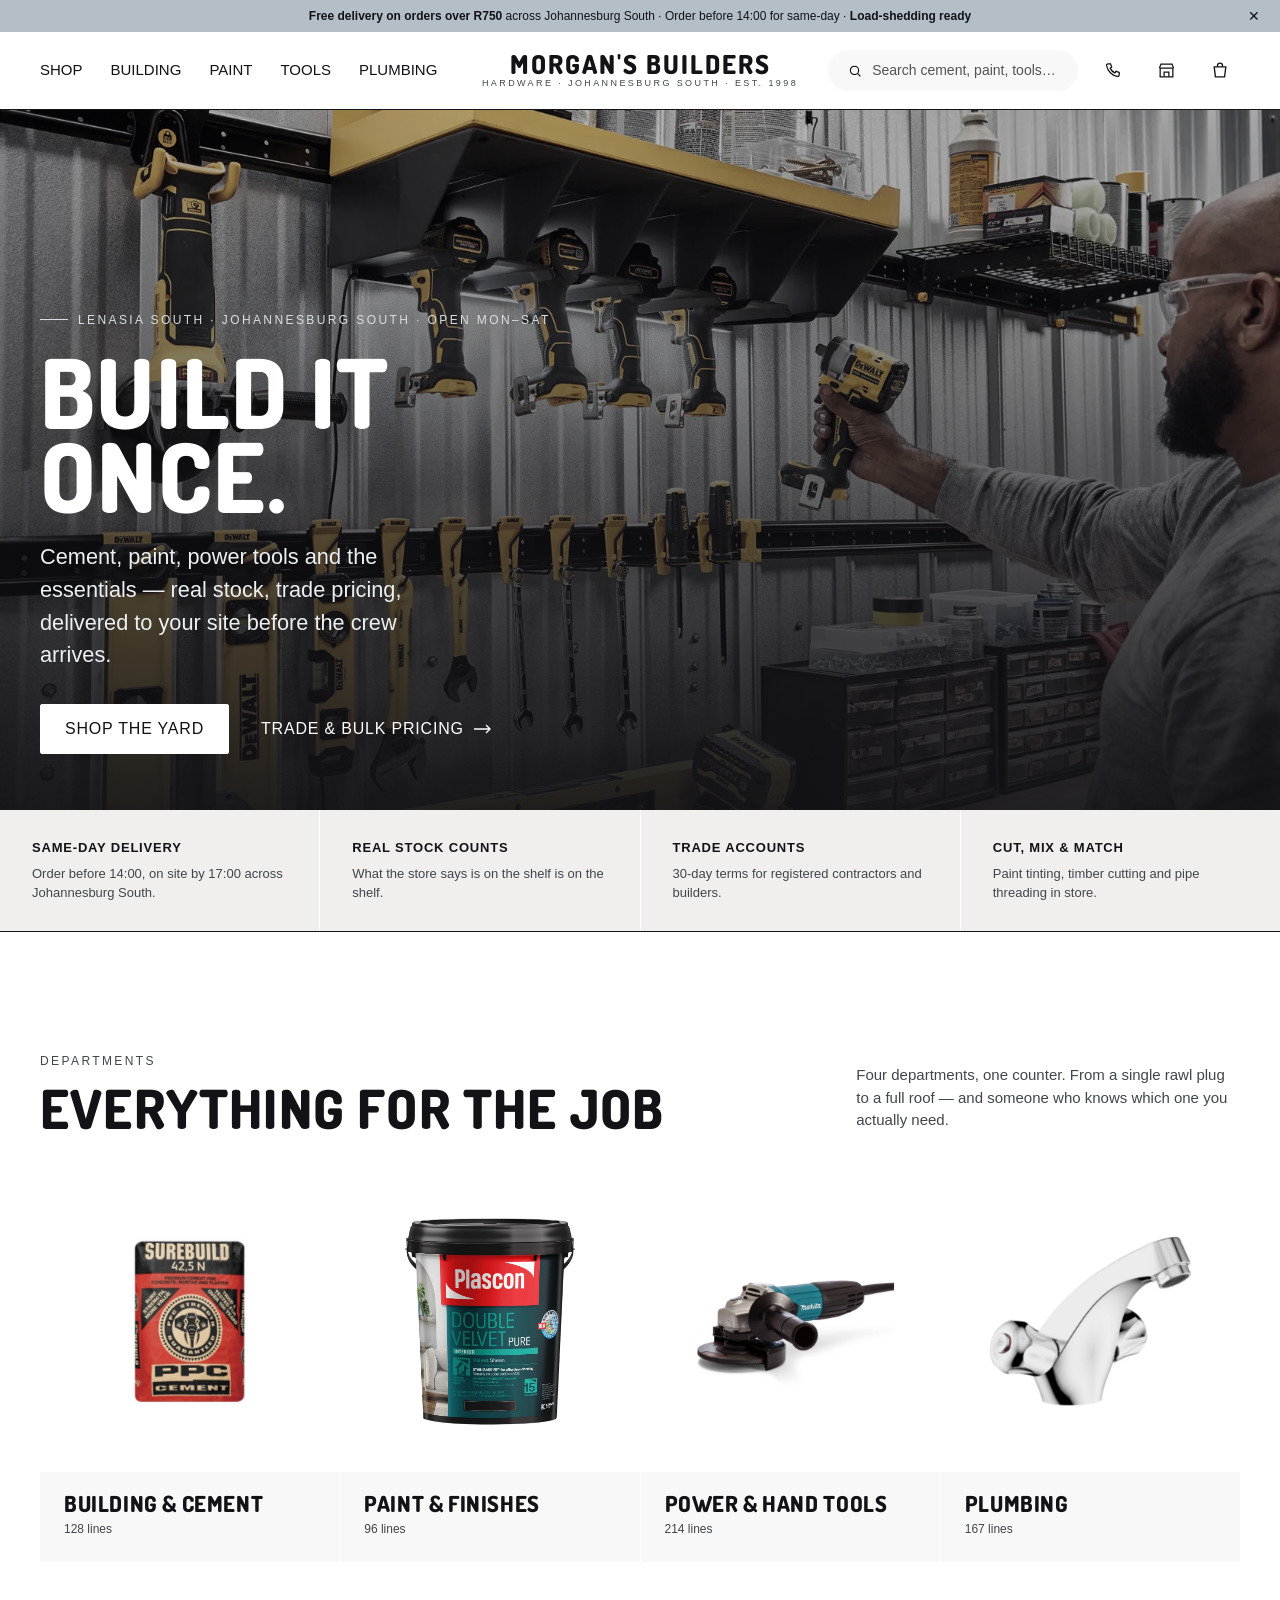
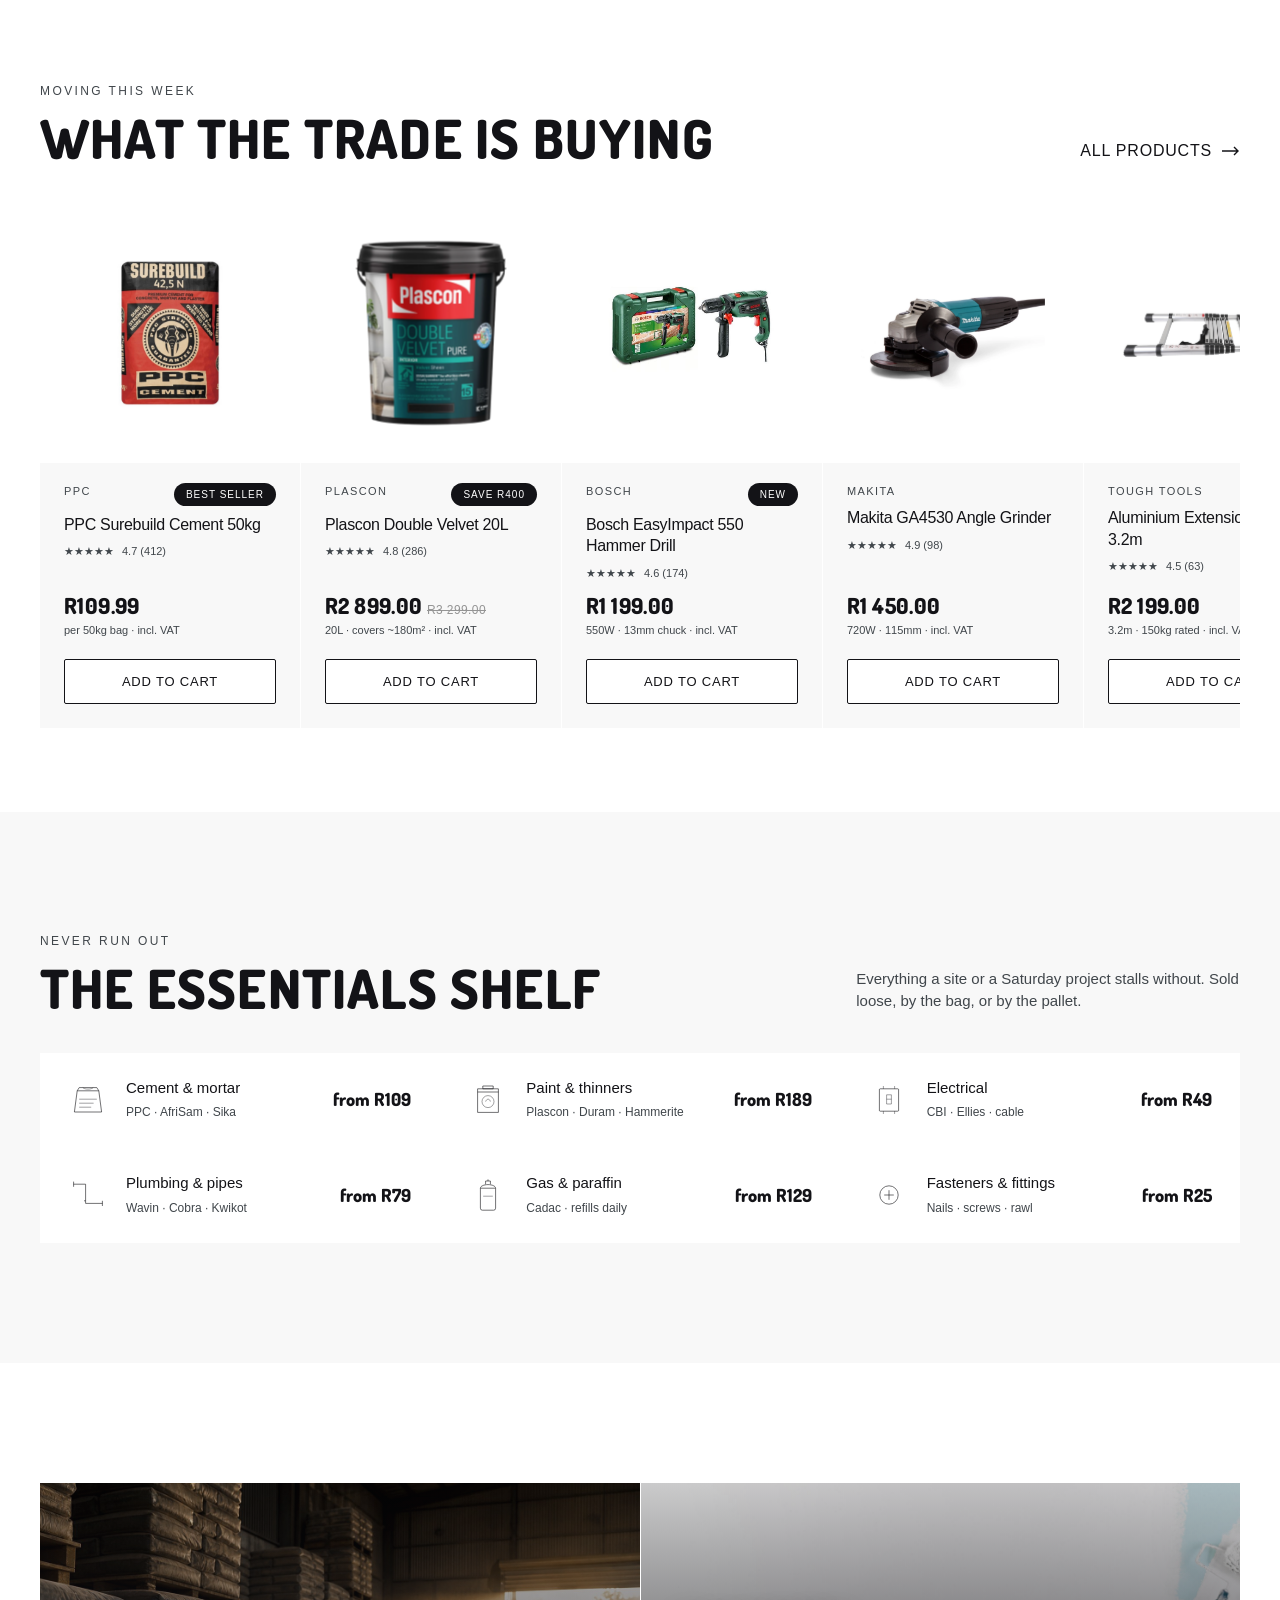
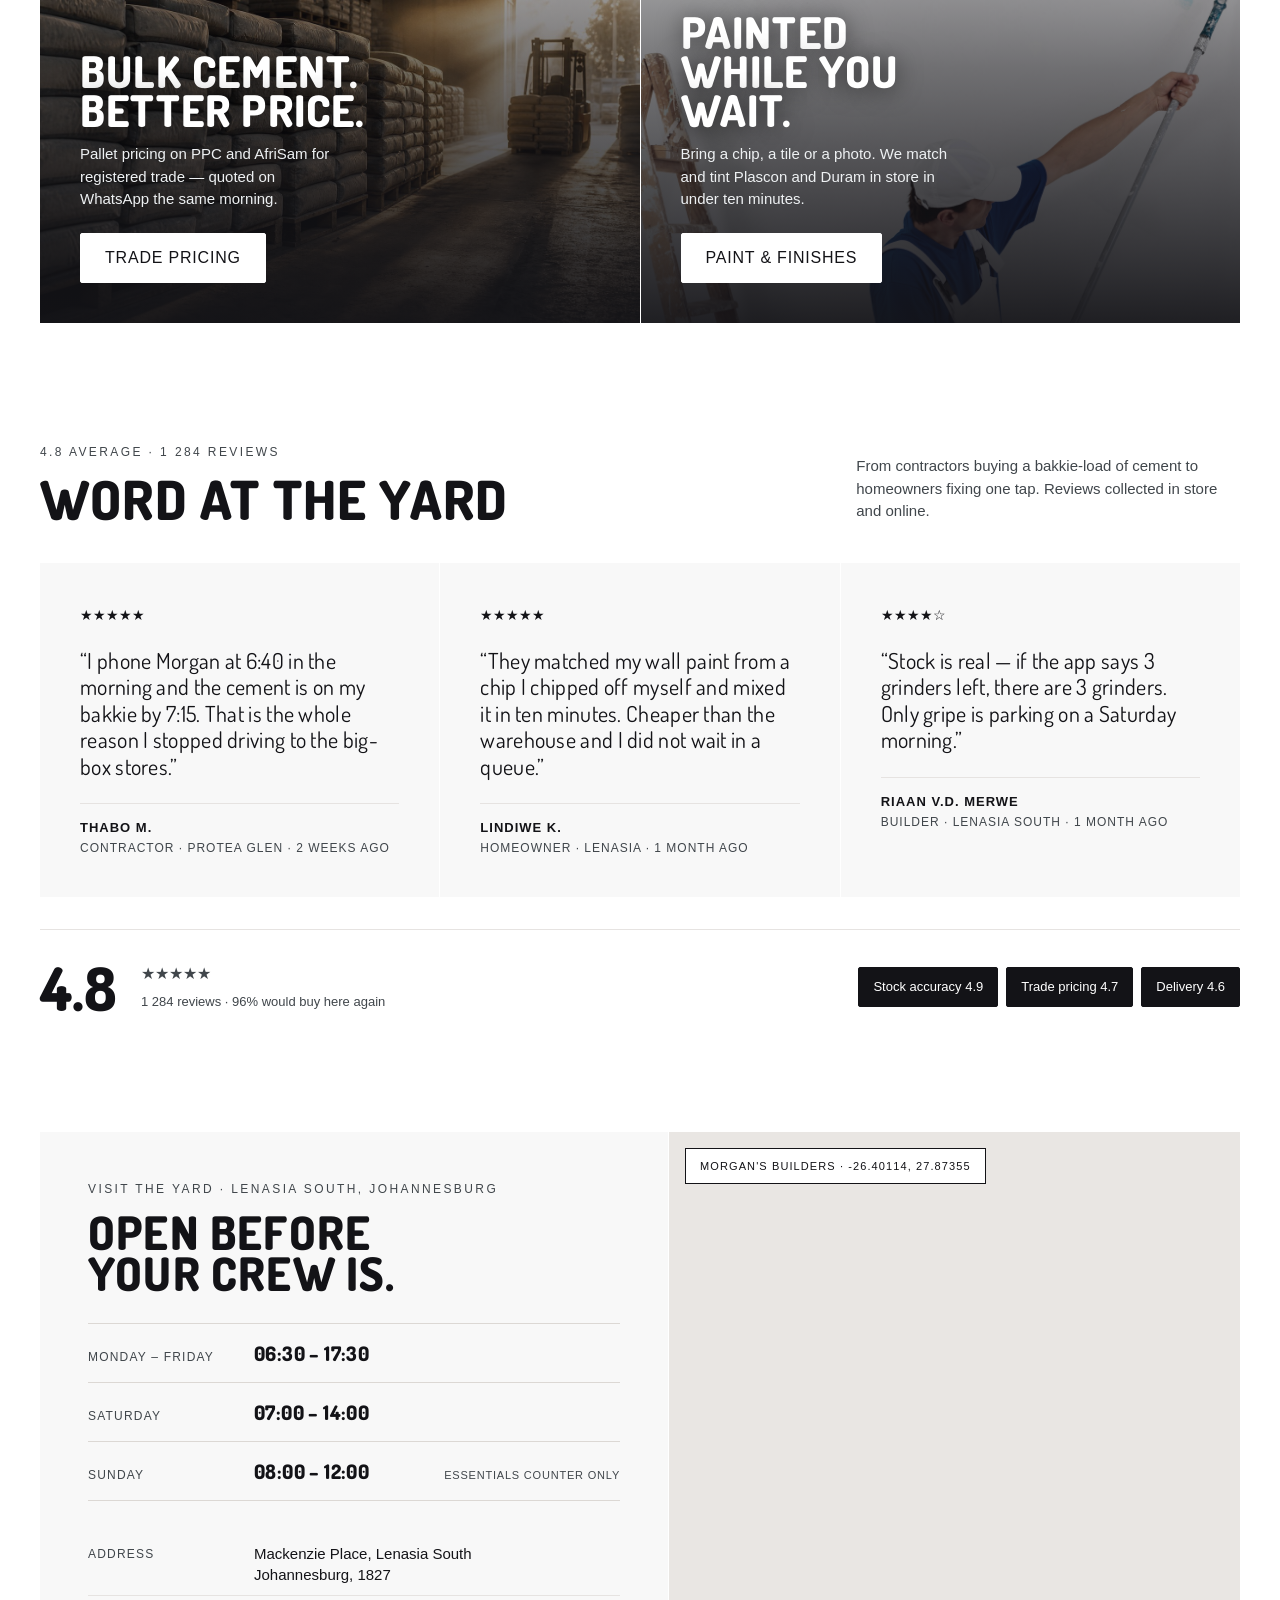
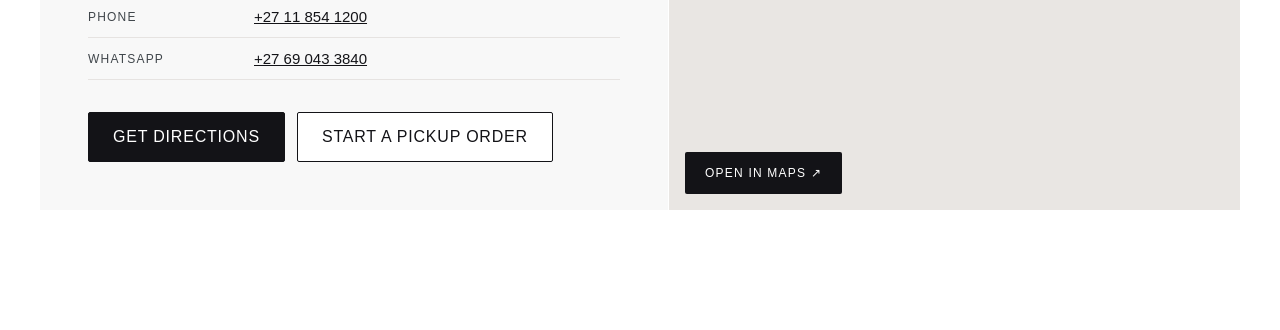
==== index.html @ cd100c9c "Mobile store hours/map layout" ====
<!DOCTYPE html>
<html lang="en-ZA">
<head>
<meta charset="utf-8">
<meta name="viewport" content="width=device-width,initial-scale=1">
<title>Morgan's Builders — Hardware, Building Materials & Essentials · Johannesburg South</title>
<meta name="description" content="Cement, paint, power tools, plumbing and the essentials. Trade pricing, same-day delivery across Johannesburg South. Morgan's Builders, Lenasia South since 1998.">
<link rel="preconnect" href="https://fonts.googleapis.com">
<link rel="preconnect" href="https://fonts.gstatic.com" crossorigin>
<link href="https://fonts.googleapis.com/css2?family=Dosis:wght@400;600;800;900&display=swap" rel="stylesheet">
<link rel="stylesheet" href="assets/css/main.css?v=8">
<link rel="icon" href="data:image/svg+xml,<svg xmlns='http://www.w3.org/2000/svg' viewBox='0 0 32 32'><rect width='32' height='32' fill='%23131317'/><text x='16' y='24' font-family='Arial' font-size='20' font-weight='bold' fill='%23fff' text-anchor='middle'>M</text></svg>">
</head>
<body data-page="home">
<div id="chrome"></div>

<!-- HERO -->
<section class="hero">
  <div class="hero-art" aria-hidden="true"><img class="hero-photo" src="assets/img/store.webp" alt="Tool wall inside the Morgan's Builders yard"></div>
  <div class="hero-in">
    <div class="eyebrow">Lenasia South · Johannesburg South · Open Mon–Sat</div>
    <h1>Build it<br>once.</h1>
    <p>Cement, paint, power tools and the essentials — real stock, trade pricing, delivered to your site before the crew arrives.</p>
    <div class="hero-cta">
      <a class="btn btn-white" href="shop.html">Shop the yard</a>
      <a class="link-white" href="shop.html?cat=Building">Trade & bulk pricing
        <svg width="18" height="10" viewBox="0 0 18 10" fill="none" stroke="#fff" stroke-width="1.4"><path d="M0 5h16M12 1l4 4-4 4"/></svg>
      </a>
    </div>
  </div>
</section>

<div class="trust">
  <div class="wrap" style="padding:0">
    <div><h4>Same-day delivery</h4><p>Order before 14:00, on site by 17:00 across Johannesburg South.</p></div>
    <div><h4>Real stock counts</h4><p>What the store says is on the shelf is on the shelf.</p></div>
    <div><h4>Trade accounts</h4><p>30-day terms for registered contractors and builders.</p></div>
    <div><h4>Cut, mix &amp; match</h4><p>Paint tinting, timber cutting and pipe threading in store.</p></div>
  </div>
</div>

<!-- CATEGORIES -->
<section class="band">
  <div class="wrap">
    <div class="sec-head">
      <div><div class="kicker">Departments</div><h2>Everything for the job</h2></div>
      <p>Four departments, one counter. From a single rawl plug to a full roof — and someone who knows which one you actually need.</p>
    </div>
    <div class="cats" id="cats"></div>
  </div>
</section>

<!-- TRENDING RAIL -->
<section class="band tight" style="padding-top:0">
  <div class="wrap">
    <div class="sec-head">
      <div><div class="kicker">Moving this week</div><h2>What the trade is buying</h2></div>
      <a class="link-white" style="color:#131317" href="shop.html">All products
        <svg width="18" height="10" viewBox="0 0 18 10" fill="none" stroke="#131317" stroke-width="1.4"><path d="M0 5h16M12 1l4 4-4 4"/></svg>
      </a>
    </div>
    <div class="rail" id="rail"></div>
  </div>
</section>

<!-- ESSENTIALS -->
<section class="essentials">
  <div class="wrap">
    <div class="sec-head">
      <div><div class="kicker">Never run out</div><h2>The essentials shelf</h2></div>
      <p>Everything a site or a Saturday project stalls without. Sold loose, by the bag, or by the pallet.</p>
    </div>
    <div class="ess-list" id="ess"></div>
  </div>
</section>

<!-- SPLIT PROMO -->
<section class="band" style="padding-bottom:0">
  <div class="wrap">
    <div class="split">
      <div class="pane">
        <img class="photo" src="assets/img/cement-promo.jpg" alt="Cement bags stacked on pallets in the yard"><div class="pane-scrim"></div>
        <div class="in">
          <h3>Bulk cement. Better price.</h3>
          <p>Pallet pricing on PPC and AfriSam for registered trade — quoted on WhatsApp the same morning.</p>
          <a class="btn btn-white" href="shop.html?cat=Building">Trade pricing</a>
        </div>
      </div>
      <div class="pane">
        <img class="photo" src="assets/img/paint-promo.jpg" alt="Painter rolling a wall"><div class="pane-scrim"></div>
        <div class="in">
          <h3>Painted while you wait.</h3>
          <p>Bring a chip, a tile or a photo. We match and tint Plascon and Duram in store in under ten minutes.</p>
          <a class="btn btn-white" href="shop.html?cat=Paint">Paint &amp; finishes</a>
        </div>
      </div>
    </div>
  </div>
</section>

<!-- REVIEWS -->
<section class="band">
  <div class="wrap">
    <div class="sec-head">
      <div><div class="kicker">4.8 average · 1 284 reviews</div><h2>Word at the yard</h2></div>
      <p>From contractors buying a bakkie-load of cement to homeowners fixing one tap. Reviews collected in store and online.</p>
    </div>
    <div class="reviews" id="reviews"></div>
    <div class="rating-summary">
      <div class="big">4.8</div>
      <div><div class="stars" style="font-size:16px">★★★★★</div>
        <div style="font-size:13px;color:#40464b;margin-top:6px">1 284 reviews · 96% would buy here again</div></div>
      <div style="margin-left:auto;display:flex;gap:8px;flex-wrap:wrap">
        <span class="chip on">Stock accuracy 4.9</span><span class="chip on">Trade pricing 4.7</span><span class="chip on">Delivery 4.6</span>
      </div>
    </div>
  </div>
</section>

<!-- STORE -->
<section class="band" style="padding-top:0">
  <div class="wrap">
    <div class="store">
      <div class="box">
        <div class="kicker">Visit the yard · Lenasia South, Johannesburg</div>
        <h2>Open before<br>your crew is.</h2>
        <div class="hours">
          <div><span>Monday – Friday</span><b>06:30 – 17:30</b></div>
          <div><span>Saturday</span><b>07:00 – 14:00</b></div>
          <div><span>Sunday</span><b>08:00 – 12:00</b><em>Essentials counter only</em></div>
        </div>
        <div class="contact">
          <div><span>Address</span><b>Mackenzie Place, Lenasia South<br>Johannesburg, 1827</b></div>
          <div><span>Phone</span><b><a href="tel:+27118541200">+27 11 854 1200</a></b></div>
          <div><span>WhatsApp</span><b><a href="https://wa.me/27690433840">+27 69 043 3840</a></b></div>
        </div>
        <div style="display:flex;gap:12px;flex-wrap:wrap;margin-top:32px">
          <a class="btn btn-dark" href="https://www.google.com/maps/place/Morgan%27s+Builders/@-26.4017468,27.8729437,833m/data=!3m1!1e3" target="_blank" rel="noopener">Get directions</a>
          <a class="btn" href="shop.html">Start a pickup order</a>
        </div>
      </div>
      <div class="map">
        <iframe title="Map to Morgan's Builders" src="https://maps.google.com/maps?q=-26.4011398,27.8735525&z=16&hl=en&output=embed" loading="lazy" referrerpolicy="no-referrer-when-downgrade" allowfullscreen></iframe>
        <div class="map-cap">Morgan's Builders · -26.40114, 27.87355</div>
        <a class="map-open" href="https://www.google.com/maps/place/Morgan%27s+Builders/@-26.4017468,27.8729437,833m/data=!3m1!1e3" target="_blank" rel="noopener">Open in Maps ↗</a>
      </div>
    </div>
  </div>
</section>

<script src="assets/js/data.js?v=8"></script>
<script src="assets/js/photos.js?v=8"></script>
<script src="assets/js/main.js?v=8"></script>
</body>
</html>
---- assets/css/main.css ----
:root{
  --white:#fff; --mist:#f8f8f8; --porcelain:#f1efee; --black:#131317;
  --counter:#b4bec7; --steel:#949494; --charcoal:#40464b; --pure:#000; --placeholder:#545454; --blue:#005bff;
  --head:"Dosis","Arial Narrow",ui-sans-serif,system-ui,sans-serif;
  --text:Arial,"Helvetica Neue",Helvetica,sans-serif;
  --r-btn:2px; --r-pill:9999px; --r-badge:88px;
  --gap:16px; --section:120px;
}
*{box-sizing:border-box;margin:0;padding:0}
html{-webkit-text-size-adjust:100%;scroll-behavior:smooth}
body{background:var(--white);color:var(--black);font:400 16px/1.5 var(--text);-webkit-font-smoothing:antialiased}
img,svg{display:block;max-width:100%}
a{color:inherit;text-decoration:none}
button{font:inherit;color:inherit;background:none;border:0;cursor:pointer}
input,select,textarea{font:inherit;color:inherit}
h1,h2,h3{font-family:var(--head);font-weight:900;text-transform:uppercase;line-height:.9;letter-spacing:1.2px}
.wrap{max-width:1440px;margin:0 auto;padding:0 40px}
.micro{font-size:12px;line-height:1.33}
.upper{text-transform:uppercase;letter-spacing:.8px}

/* announcement */
.strip{background:var(--counter);color:var(--black);font-size:12px;line-height:16px;text-align:center;padding:8px 40px;position:relative}
.strip b{font-weight:700}
.strip button{position:absolute;right:16px;top:50%;transform:translateY(-50%);font-size:14px;line-height:1;padding:4px}

/* header */
header{background:var(--white);border-bottom:1px solid var(--black)}
.hdr{display:grid;grid-template-columns:1fr auto 1fr;align-items:center;gap:24px;padding:18px 40px;max-width:1440px;margin:0 auto}
.nav{display:flex;gap:28px;font-size:15px;line-height:18px;text-transform:uppercase}
.nav a{padding:6px 0;border-bottom:2px solid transparent}
.nav a:hover,.nav a[aria-current]{border-bottom-color:var(--black)}
.brand{text-align:center;line-height:.82}
.brand .word{font-family:var(--head);font-weight:900;font-size:26px;letter-spacing:2px;text-transform:uppercase;display:block}
.brand .sub{font-size:9px;letter-spacing:2.4px;text-transform:uppercase;color:var(--charcoal);display:block;margin-top:6px}
.utils{display:flex;align-items:center;justify-content:flex-end;gap:14px}
.search{display:flex;align-items:center;gap:10px;background:var(--mist);border-radius:var(--r-pill);padding:10px 20px;min-width:250px}
.search input{border:0;background:none;outline:none;width:100%;font-size:14px}
.search input::placeholder{color:var(--placeholder)}
.icon{width:40px;height:40px;border-radius:100%;display:grid;place-items:center;position:relative}
.icon:hover{background:var(--mist)}
.badge{position:absolute;top:2px;right:0;background:var(--black);color:#fff;font-size:10px;min-width:17px;height:17px;border-radius:var(--r-badge);display:grid;place-items:center;padding:0 4px}
.menu-toggle{display:none;width:40px;height:40px;place-items:center}

/* buttons */
.btn{display:inline-flex;align-items:center;justify-content:center;gap:10px;padding:12px 24px;border-radius:var(--r-btn);border:1px solid var(--black);background:var(--white);color:var(--black);font-size:16px;font-weight:500;letter-spacing:.8px;text-transform:uppercase;transition:background .15s,color .15s}
.btn:hover{background:var(--black);color:#fff}
.btn-dark{background:var(--black);color:#fff}
.btn-dark:hover{background:#2a2a30}
.btn-white{background:#fff;color:var(--black);border-color:#fff}
.btn-white:hover{background:var(--black);color:#fff}
.btn-block{width:100%}
.btn[disabled]{opacity:.45;cursor:not-allowed}

/* hero */
.hero{position:relative;background:var(--black);color:#fff;overflow:hidden;min-height:min(80vh,700px);display:flex;align-items:flex-end}
.hero-art{position:absolute;inset:0;opacity:.9}
.hero-art svg{width:100%;height:100%}
.hero::after{content:"";position:absolute;inset:0;background:linear-gradient(180deg,rgba(19,19,23,.15) 0%,rgba(19,19,23,.55) 55%,rgba(19,19,23,.92) 100%)}
.hero-in{position:relative;z-index:2;padding:64px 40px 56px;max-width:1440px;margin:0 auto;width:100%}
.eyebrow{font-size:12px;letter-spacing:2.4px;text-transform:uppercase;color:#d8dde2;margin-bottom:20px;display:flex;align-items:center;gap:10px}
.eyebrow::before{content:"";width:28px;height:1px;background:#d8dde2}
.hero h1{font-size:clamp(44px,8.6vw,96px);line-height:.88;letter-spacing:1.44px;max-width:16ch;color:#fff}
.hero p{font-family:var(--text);font-size:clamp(16px,1.7vw,24px);font-weight:500;line-height:1.5;max-width:34ch;margin:24px 0 32px;color:#eceff1}
.hero-cta{display:flex;align-items:center;gap:32px;flex-wrap:wrap}
.link-white{color:#fff;text-transform:uppercase;font-size:16px;font-weight:500;letter-spacing:.8px;display:inline-flex;gap:10px;align-items:center}
.link-white:hover{opacity:.75}

/* trust */
.trust{border-bottom:1px solid var(--black);background:var(--porcelain)}
.trust .wrap{display:grid;grid-template-columns:repeat(4,1fr);gap:1px;background:var(--white);padding:0}
.trust div{padding:28px 32px;background:var(--porcelain)}
.trust h4{font-size:13px;letter-spacing:.8px;text-transform:uppercase;margin-bottom:6px}
.trust p{font-size:13px;color:var(--charcoal)}

/* sections */
section.band{padding:var(--section) 0}
.band.tight{padding:80px 0}
.sec-head{display:flex;align-items:flex-end;justify-content:space-between;gap:24px;margin-bottom:40px;flex-wrap:wrap}
.sec-head h2{font-size:clamp(32px,4.2vw,60px);letter-spacing:1.2px}
.sec-head p{max-width:46ch;color:var(--charcoal);font-size:15px}
.kicker{font-size:12px;letter-spacing:2.4px;text-transform:uppercase;color:var(--charcoal);margin-bottom:14px}

/* categories */
.cats{display:grid;grid-template-columns:repeat(4,1fr);gap:1px;background:var(--white)}
.cat{background:var(--mist);padding:0;text-align:left;overflow:hidden;display:block}
.cat .art{aspect-ratio:4/3;display:grid;place-items:center;background:var(--mist);padding:28px}
.cat .lbl{padding:20px 24px 24px;border-top:1px solid #fff}
.cat .lbl b{display:block;font-family:var(--head);font-weight:900;font-size:22px;text-transform:uppercase;letter-spacing:.6px;line-height:1}
.cat .lbl span{font-size:12px;color:var(--charcoal);margin-top:6px;display:block}
.cat:hover .art{background:#f1efee}

/* product rail + grid */
.rail{display:grid;grid-auto-flow:column;grid-auto-columns:minmax(260px,1fr);gap:1px;background:var(--white);overflow-x:auto;scroll-snap-type:x mandatory;padding-bottom:4px}
.grid{display:grid;grid-template-columns:repeat(4,1fr);gap:1px;background:var(--white)}
.card{background:var(--mist);display:flex;flex-direction:column;scroll-snap-align:start;position:relative}
.card .art{aspect-ratio:1;display:grid;place-items:center;padding:32px;background:var(--mist)}
.card .art svg{width:100%;height:100%;max-height:200px}
.card .meta{padding:20px 24px 24px;display:flex;flex-direction:column;gap:8px;flex:1}
.card .top{display:flex;justify-content:space-between;align-items:flex-start;gap:8px}
.tag{background:var(--black);color:#fff;font-size:10px;letter-spacing:1px;text-transform:uppercase;padding:4px 12px;border-radius:var(--r-badge);white-space:nowrap}
.card h3{font-family:var(--text);font-weight:500;font-size:16px;line-height:1.35;letter-spacing:-.32px;text-transform:none}
.card .brandline{font-size:11px;letter-spacing:1.4px;text-transform:uppercase;color:var(--charcoal)}
.card .price{font-family:var(--head);font-weight:900;font-size:22px;letter-spacing:.4px;margin-top:auto}
.card .price small{font-family:var(--text);font-weight:400;font-size:11px;color:var(--charcoal);display:block;letter-spacing:0}
.stars{display:inline-flex;gap:2px;align-items:center;font-size:11px;color:var(--charcoal)}
.stars span{margin-left:6px}
.card .btn{margin-top:12px;padding:12px 16px;font-size:13px}
.swatches{display:flex;gap:6px;margin:2px 0 4px}
.sw{width:16px;height:16px;border-radius:50%;border:1px solid var(--steel)}
.sw.on{box-shadow:0 0 0 1px #fff,0 0 0 2px var(--black)}

/* essentials band */
.essentials{background:var(--mist);padding:var(--section) 0}
.ess-list{display:grid;grid-template-columns:repeat(3,1fr);gap:1px;background:#fff}
.ess{background:#fff;padding:24px 28px;display:flex;gap:18px;align-items:center}
.ess svg{width:40px;height:40px;flex:0 0 40px}
.ess b{display:block;font-size:15px;font-weight:500}
.ess span{font-size:12px;color:var(--charcoal)}
.ess .p{margin-left:auto;font-family:var(--head);font-weight:900;font-size:18px;white-space:nowrap}

/* split promo */
.split{display:grid;grid-template-columns:1fr 1fr;gap:1px;background:#fff}
.split .pane{position:relative;min-height:440px;background:var(--black);color:#fff;display:flex;align-items:flex-end;overflow:hidden}
.split .pane:nth-child(2){background:#1c2724}
.split .pane svg{position:absolute;inset:0;width:100%;height:100%;opacity:.85}
.split .pane .in{position:relative;z-index:2;padding:40px}
.split h3{font-size:clamp(30px,3.4vw,60px);letter-spacing:1.2px;line-height:.9;max-width:12ch}
.split p{font-size:15px;color:#d8dde2;margin:14px 0 22px;max-width:32ch}

/* reviews */
.reviews{display:grid;grid-template-columns:repeat(3,1fr);gap:1px;background:#fff}
.rev{background:var(--mist);padding:40px}
.rev .stars{font-size:14px;color:var(--black)}
.rev blockquote{font-family:var(--head);font-weight:400;font-size:22px;line-height:1.2;letter-spacing:.3px;margin:20px 0 24px;text-transform:none}
.rev .who{font-size:12px;letter-spacing:1px;text-transform:uppercase;color:var(--charcoal);border-top:1px solid #e6e3e1;padding-top:14px}
.rev .who b{display:block;color:var(--black);font-size:13px;margin-bottom:2px}
.rating-summary{display:flex;align-items:center;gap:24px;margin-top:32px;padding-top:32px;border-top:1px solid #e6e3e1;flex-wrap:wrap}
.rating-summary .big{font-family:var(--head);font-weight:900;font-size:60px;line-height:.8}

/* store */
.store{display:grid;grid-template-columns:1.1fr 1fr;gap:1px;background:#fff}
.store .box{background:var(--mist);padding:48px}
.store h2{font-size:clamp(30px,3.6vw,48px);margin-bottom:20px}
.store dl{display:grid;grid-template-columns:120px 1fr;gap:14px 16px;font-size:15px}
.store dt{font-size:11px;letter-spacing:1.4px;text-transform:uppercase;color:var(--charcoal);padding-top:3px}
.map{background:#e9e6e3;position:relative;min-height:340px;overflow:hidden}
.map svg{position:absolute;inset:0;width:100%;height:100%}

/* footer */
footer{background:var(--white);border-top:1px solid var(--black);padding:64px 0 32px;margin-top:0}
.fgrid{display:grid;grid-template-columns:1.6fr repeat(3,1fr);gap:40px}
.fgrid h5{font-size:11px;letter-spacing:1.6px;text-transform:uppercase;margin-bottom:18px;color:var(--black)}
.fgrid a{display:block;font-size:13px;color:var(--charcoal);padding:5px 0}
.fgrid a:hover{color:var(--black);text-decoration:underline}
.fbrand .word{font-family:var(--head);font-weight:900;font-size:24px;letter-spacing:2px;text-transform:uppercase}
.fbrand p{font-size:13px;color:var(--charcoal);max-width:30ch;margin-top:14px}
.fbot{border-top:1px solid #e6e3e1;margin-top:48px;padding-top:24px;display:flex;justify-content:space-between;gap:16px;font-size:11px;color:var(--charcoal);flex-wrap:wrap}

/* photography */
.photo{width:100%;height:100%;object-fit:cover;display:block}
.hero-photo{position:absolute;inset:0;width:100%;height:100%;object-fit:cover;filter:grayscale(.45) contrast(1.08) brightness(.92)}
.split .pane .photo{position:absolute;inset:0;width:100%;height:100%;object-fit:cover;opacity:.9;filter:grayscale(.25) contrast(1.05)}
.card .art,.cat .art,.pdp .gallery,.ditem .art,.summary .li .art,.ess{background:#fff}
.card .art img,.cat .art img,.pdp .gallery img,.ditem .art img,.summary .li .art img{width:100%;height:100%;object-fit:contain;mix-blend-mode:multiply}
.card .art img{max-height:100%;padding:6px}
.cat .art img{padding:18px}
.pdp .gallery img{max-width:100%;height:auto;max-height:560px;object-fit:contain}
.ess img{width:40px;height:40px;object-fit:contain}
.store-photo{position:absolute;inset:0;width:100%;height:100%;object-fit:cover;filter:grayscale(.2)}

/* promo panes — readable over photography */
.split .pane::after{content:"";position:absolute;inset:0;z-index:1;background:linear-gradient(180deg,rgba(19,19,23,.15) 0%,rgba(19,19,23,.55) 42%,rgba(19,19,23,.94) 100%)}
.split .pane .photo{filter:grayscale(.35) contrast(1.04) brightness(.92);opacity:1}
.split .pane .in{z-index:3}
.split .pane h3{color:#fff;text-shadow:0 2px 24px rgba(0,0,0,.6)}
.split .pane p{color:#eef1f3}

/* store + real map */
.store .box{background:var(--mist);padding:48px}
.hours{margin:28px 0 32px;border-top:1px solid #dcd8d4}
.hours div{display:flex;align-items:baseline;gap:16px;padding:14px 0;border-bottom:1px solid #dcd8d4;font-size:15px}
.hours span{color:var(--charcoal);min-width:150px;font-size:12px;letter-spacing:1.2px;text-transform:uppercase}
.hours b{font-family:var(--head);font-weight:900;font-size:20px;letter-spacing:.4px;color:var(--black)}
.hours em{margin-left:auto;font-style:normal;font-size:11px;letter-spacing:.8px;text-transform:uppercase;color:var(--charcoal)}
.contact div{display:flex;gap:16px;padding:10px 0;font-size:15px;border-bottom:1px solid #e6e3e1}
.contact span{color:var(--charcoal);min-width:150px;font-size:12px;letter-spacing:1.2px;text-transform:uppercase;padding-top:2px}
.contact b{font-weight:500;line-height:1.4}
.contact a{text-decoration:underline}
.map{position:relative;min-height:520px;background:#e9e6e3;overflow:hidden}
.map iframe{position:absolute;inset:0;width:100%;height:100%;border:0;filter:grayscale(.45) contrast(1.03)}
.map-cap{position:absolute;top:16px;left:16px;z-index:2;background:#fff;color:var(--black);padding:9px 14px;font-size:11px;letter-spacing:1.1px;text-transform:uppercase;border:1px solid var(--black)}
.map-open{position:absolute;bottom:16px;left:16px;z-index:2;background:var(--black);color:#fff;padding:12px 20px;font-size:12px;letter-spacing:1.2px;text-transform:uppercase;border-radius:var(--r-btn)}
.map-open:hover{background:#2a2a30}

/* drawer */
.scrim{position:fixed;inset:0;background:rgba(19,19,23,.5);opacity:0;pointer-events:none;transition:opacity .25s;z-index:80}
.scrim.on{opacity:1;pointer-events:auto}
.drawer{position:fixed;top:0;right:0;height:100%;width:min(440px,100%);background:#fff;z-index:90;transform:translateX(100%);transition:transform .28s ease;display:flex;flex-direction:column;border-left:1px solid var(--black)}
.drawer.on{transform:none}
.drawer .dh{display:flex;justify-content:space-between;align-items:center;padding:24px;border-bottom:1px solid var(--black)}
.drawer .dh b{font-family:var(--head);font-weight:900;font-size:20px;text-transform:uppercase;letter-spacing:1px}
.drawer .items{flex:1;overflow-y:auto;padding:0 24px}
.ditem{display:flex;gap:16px;padding:20px 0;border-bottom:1px solid #e6e3e1}
.ditem .art{width:76px;height:76px;background:var(--mist);display:grid;place-items:center;flex:0 0 76px;padding:10px}
.ditem .art svg{width:100%;height:100%}
.ditem b{font-weight:500;font-size:14px;line-height:1.3}
.ditem .sm{font-size:12px;color:var(--charcoal);margin-top:4px}
.qty{display:inline-flex;align-items:center;border:1px solid var(--steel);border-radius:var(--r-btn);margin-top:10px}
.qty button{width:26px;height:26px;display:grid;place-items:center;font-size:14px;line-height:1}
.qty span{min-width:26px;text-align:center;font-size:13px}
.ditem .rm{font-size:11px;text-decoration:underline;color:var(--charcoal);margin-top:8px;display:inline-block}
.drawer .df{border-top:1px solid var(--black);padding:24px}
.sumrow{display:flex;justify-content:space-between;font-size:14px;padding:5px 0}
.sumrow.tot{font-family:var(--head);font-weight:900;font-size:22px;letter-spacing:.6px;border-top:1px solid #e6e3e1;margin-top:12px;padding-top:14px}
.empty{padding:64px 0;text-align:center;color:var(--charcoal);font-size:14px}

/* product page */
.pdp{display:grid;grid-template-columns:1.15fr 1fr;gap:1px;background:#fff;align-items:start}
.pdp .gallery{background:var(--mist);padding:56px;position:sticky;top:0;display:grid;place-items:center}
.pdp .gallery svg{width:100%;max-width:460px;height:auto}
.pdp .detail{padding:56px 48px}
.crumb{font-size:11px;letter-spacing:1.2px;text-transform:uppercase;color:var(--charcoal);margin-bottom:24px;display:flex;gap:8px;flex-wrap:wrap}
.pdp h1{font-size:clamp(32px,4.4vw,60px);letter-spacing:1.2px;margin:10px 0 16px;line-height:.9}
.pdp .pr{font-family:var(--head);font-weight:900;font-size:40px;letter-spacing:.6px;margin:20px 0 6px}
.pdp .pr small{font-family:var(--text);font-weight:400;font-size:12px;color:var(--charcoal);display:block;letter-spacing:0;margin-top:6px}
.desc{font-size:15px;color:var(--charcoal);margin:18px 0 24px;max-width:46ch}
.opt{margin:24px 0}
.opt .lab{font-size:11px;letter-spacing:1.4px;text-transform:uppercase;color:var(--charcoal);margin-bottom:10px}
.opt .lab b{color:var(--black);letter-spacing:0;text-transform:none;font-weight:500;font-size:13px}
.chips{display:flex;gap:8px;flex-wrap:wrap}
.chip{border:1px solid var(--steel);border-radius:var(--r-btn);padding:9px 14px;font-size:13px;background:#fff}
.chip.on{border-color:var(--black);background:var(--black);color:#fff}
.row{display:flex;gap:12px;align-items:stretch;margin:24px 0}
.row .qty{border-color:var(--black);height:48px;margin:0}
.row .qty button{width:40px;height:100%;font-size:16px}
.row .btn{flex:1}
.stock{display:inline-flex;align-items:center;gap:8px;font-size:12px;letter-spacing:.6px;text-transform:uppercase}
.dot{width:7px;height:7px;border-radius:50%;background:#1a7f37}
.svc{display:grid;gap:1px;background:#fff;border-top:1px solid #e6e3e1;margin-top:32px;padding-top:8px}
.svc div{display:flex;justify-content:space-between;gap:16px;padding:14px 0;font-size:13px;border-bottom:1px solid #f0eeec}
.svc span:last-child{color:var(--charcoal);text-align:right}
.tabs{display:flex;gap:28px;border-bottom:1px solid var(--black);margin:0 0 32px;overflow-x:auto}
.tab{padding:16px 0;font-size:13px;letter-spacing:1px;text-transform:uppercase;border-bottom:2px solid transparent;white-space:nowrap}
.tab.on{border-bottom-color:var(--black);font-weight:700}
.rv{display:grid;gap:0}
.rv .item{padding:24px 0;border-bottom:1px solid #e6e3e1;max-width:70ch}
.rv .item .hd{display:flex;justify-content:space-between;gap:16px;font-size:13px;margin-bottom:8px}
.rv .item p{font-size:14px;color:var(--charcoal)}
.rv .item .vd{font-size:10px;letter-spacing:1px;text-transform:uppercase;color:#1a7f37;margin-left:8px}

/* checkout */
.co{display:grid;grid-template-columns:1.25fr 1fr;gap:60px;align-items:start;padding:56px 0 120px}
.steps{display:flex;gap:24px;font-size:11px;letter-spacing:1.4px;text-transform:uppercase;color:var(--steel);margin-bottom:40px}
.steps b{color:var(--black)}
.field{margin-bottom:18px}
.field label{display:block;font-size:11px;letter-spacing:1.2px;text-transform:uppercase;color:var(--charcoal);margin-bottom:6px}
.field input,.field select,.field textarea{width:100%;border:1px solid var(--steel);border-radius:var(--r-btn);padding:13px 14px;background:#fff;outline:none;font-size:15px}
.field input:focus,.field select:focus,.field textarea:focus{border-color:var(--black)}
.two{display:grid;grid-template-columns:1fr 1fr;gap:18px}
.three{display:grid;grid-template-columns:1.4fr 1fr 1fr;gap:18px}
h3.blk{font-size:20px;letter-spacing:1px;margin:40px 0 18px;padding-bottom:12px;border-bottom:1px solid var(--black)}
h3.blk:first-of-type{margin-top:0}
.pick{display:flex;gap:14px;align-items:flex-start;border:1px solid var(--steel);border-radius:var(--r-btn);padding:16px;margin-bottom:10px;cursor:pointer;background:#fff}
.pick.on{border-color:var(--black);box-shadow:inset 0 0 0 1px var(--black)}
.pick .rad{width:16px;height:16px;border-radius:50%;border:1px solid var(--steel);flex:0 0 16px;margin-top:2px;display:grid;place-items:center}
.pick.on .rad{border-color:var(--black)}
.pick.on .rad::after{content:"";width:8px;height:8px;border-radius:50%;background:var(--black)}
.pick b{display:block;font-size:14px;font-weight:500}
.pick span{font-size:12px;color:var(--charcoal);display:block;margin-top:3px}
.pick .pf{margin-left:auto;font-family:var(--head);font-weight:900;font-size:16px}
.gw{display:grid;grid-template-columns:1fr 1fr;gap:10px}
.summary{background:var(--mist);padding:32px;position:sticky;top:24px}
.summary h3{font-size:18px;letter-spacing:1px;margin-bottom:20px}
.summary .li{display:flex;gap:12px;padding:14px 0;border-bottom:1px solid #e6e3e1;font-size:13px}
.summary .li .art{width:52px;height:52px;background:#fff;display:grid;place-items:center;flex:0 0 52px;padding:6px}
.summary .li b{font-weight:500}
.summary .li .q{color:var(--charcoal);font-size:12px;margin-top:2px}
.summary .li .p{margin-left:auto;white-space:nowrap;font-weight:500}
.lock{display:flex;gap:8px;align-items:center;font-size:11px;color:var(--charcoal);margin-top:16px;justify-content:center;letter-spacing:.4px}

/* overlay / toast */
.proc{position:fixed;inset:0;background:rgba(19,19,23,.72);z-index:120;display:none;place-items:center;padding:24px}
.proc.on{display:grid}
.proc .box{background:#fff;max-width:420px;width:100%;padding:48px 40px;text-align:center}
.spin{width:36px;height:36px;border:2px solid #e6e3e1;border-top-color:var(--black);border-radius:50%;margin:0 auto 24px;animation:sp .8s linear infinite}
@keyframes sp{to{transform:rotate(360deg)}}
.proc h3{font-size:24px;margin-bottom:10px}
.proc p{font-size:14px;color:var(--charcoal)}
.toast{position:fixed;left:50%;bottom:32px;transform:translate(-50%,24px);background:var(--black);color:#fff;padding:14px 22px;font-size:13px;letter-spacing:.4px;z-index:130;opacity:0;transition:.25s;pointer-events:none;border-radius:var(--r-btn)}
.toast.on{opacity:1;transform:translate(-50%,0)}

/* pages hero */
.page-hero{border-bottom:1px solid var(--black);padding:56px 0 40px}
.page-hero h1{font-size:clamp(40px,6vw,80px);letter-spacing:1.4px}
.page-hero p{color:var(--charcoal);font-size:15px;margin-top:14px;max-width:56ch}
.filters{display:flex;gap:8px;flex-wrap:wrap;margin:28px 0 0}
.filters .chip{font-size:12px;letter-spacing:.6px;text-transform:uppercase;padding:9px 16px}

@media(max-width:1080px){
  .wrap{padding:0 24px}
  .hdr{padding:14px 24px;gap:12px}
  .nav{display:none}
  .menu-toggle{display:grid}
  .search{min-width:0;width:100%}
  .search input{width:100%}
  .grid,.cats{grid-template-columns:repeat(2,1fr)}
  .ess-list{grid-template-columns:1fr}
  .split,.reviews,.store,.pdp,.co{grid-template-columns:1fr}
  .trust .wrap{grid-template-columns:1fr 1fr}
  .fgrid{grid-template-columns:1fr 1fr}
  section.band{padding:64px 0}
  .reviews>.rev{padding:32px 24px}
  .store .box{padding:32px 24px}
  .pdp .gallery{position:static;padding:40px 24px}
  .pdp .detail{padding:32px 24px}
  .summary{position:static}
  .co{gap:32px;padding:32px 0 64px}
  .hero-in{padding:48px 24px 40px}
  .split .pane{min-height:360px}
  .two,.three,.gw{grid-template-columns:1fr}
  .hours div{display:grid;grid-template-columns:1fr auto;gap:2px 12px}
  .hours span{min-width:0}
  .hours b{font-size:18px;white-space:nowrap}
  .hours em{grid-column:1/-1;margin:4px 0 0}
  .contact div{display:grid;grid-template-columns:1fr;gap:2px;padding:12px 0}
  .contact span{min-width:0;padding-top:0}
  .map{min-height:420px}
  .map-cap{font-size:10px;padding:7px 10px;max-width:70%}
  .strip{font-size:11px;padding:8px 32px}
}
@media(max-width:620px){
  .hdr{grid-template-columns:auto 1fr;grid-template-areas:"menu brand" "utils utils";align-items:center;row-gap:10px}
  .menu-toggle{grid-area:menu}
  .brand{grid-area:brand;text-align:left;justify-self:start}
  .brand .word{font-size:18px;letter-spacing:1.1px}
  .brand .sub{display:none}
  .utils{grid-area:utils;justify-content:space-between;margin-top:4px}
  .search{flex:1;min-width:0}
  .search input{width:100%}
  .grid,.cats{grid-template-columns:1fr 1fr}
  .card .meta{padding:14px 14px 18px}
  .card h3{font-size:14px}
  .card .art{padding:18px}
  .trust .wrap{grid-template-columns:1fr}
  .fgrid{grid-template-columns:1fr}
  .brand .word{font-size:20px}
  .utils{gap:6px}
  .search{padding:8px 12px}
  .rail{grid-auto-columns:74%}
  .details h2{}
}
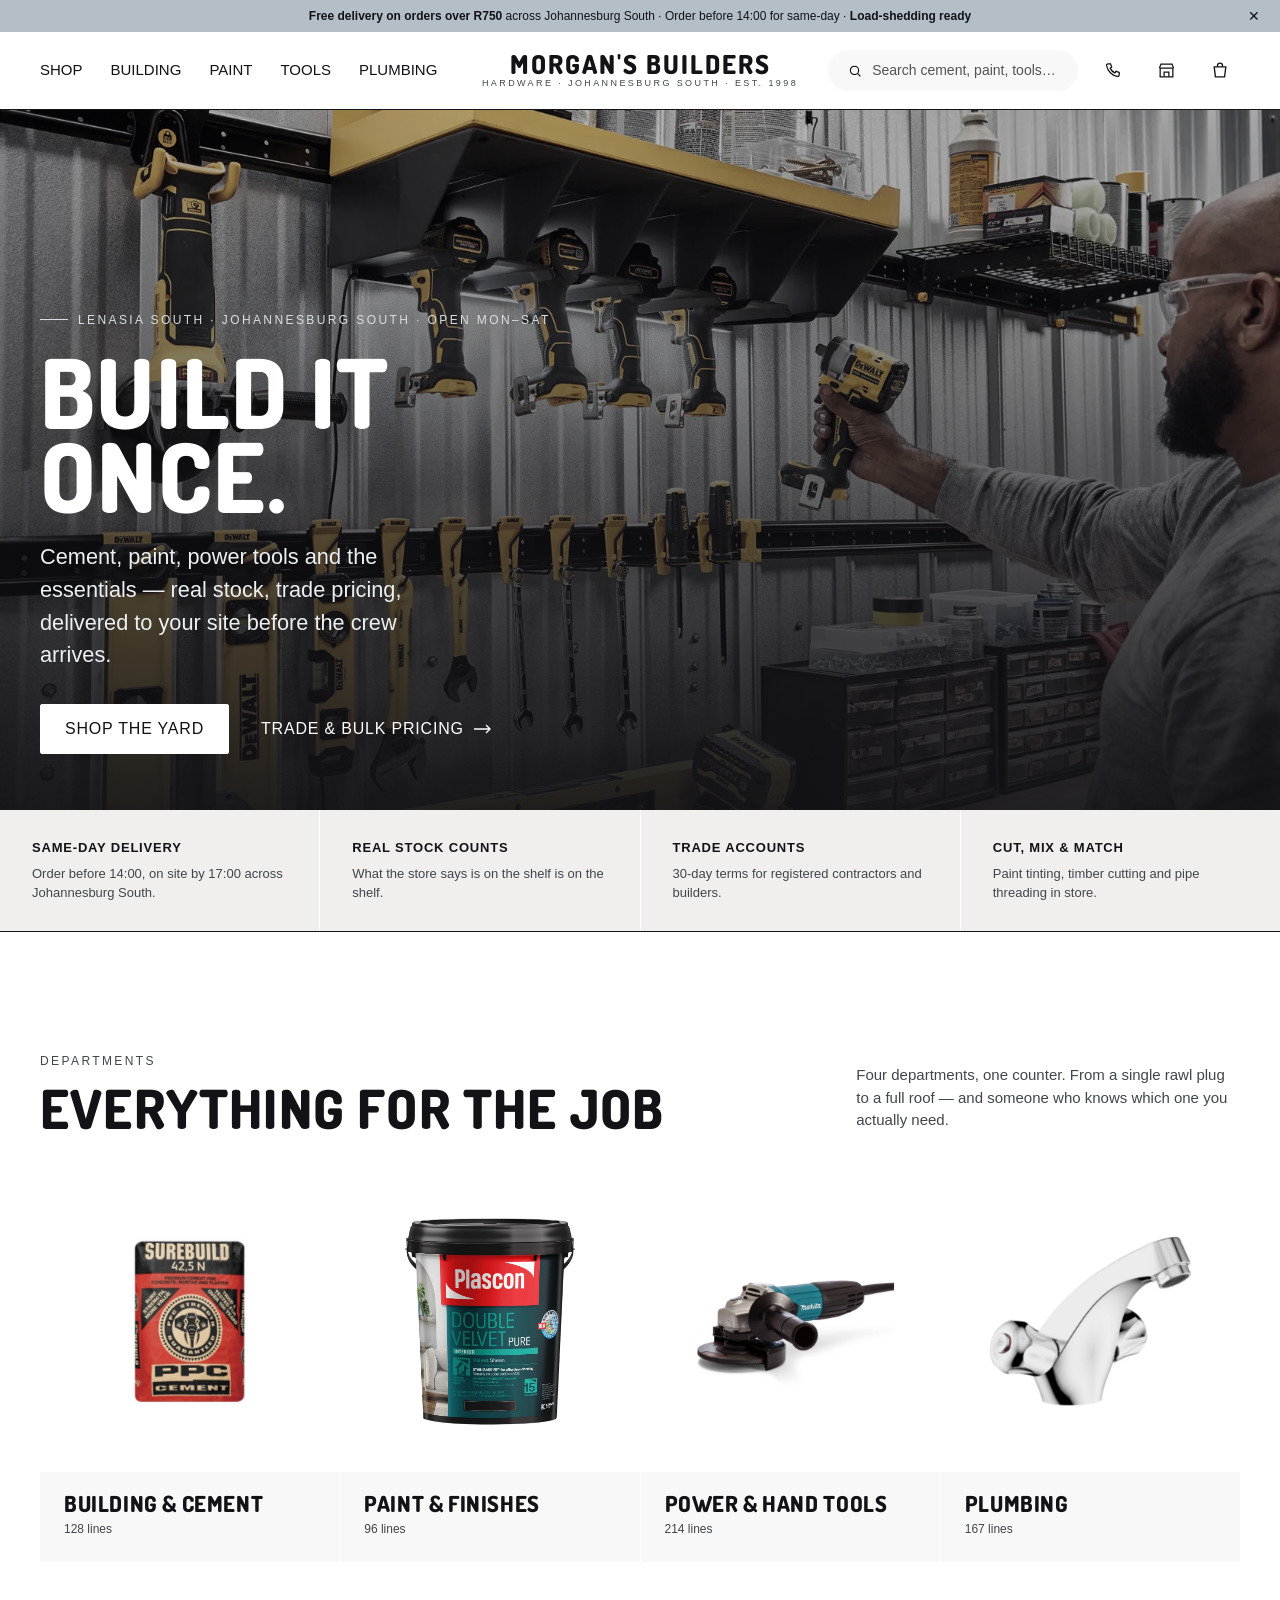
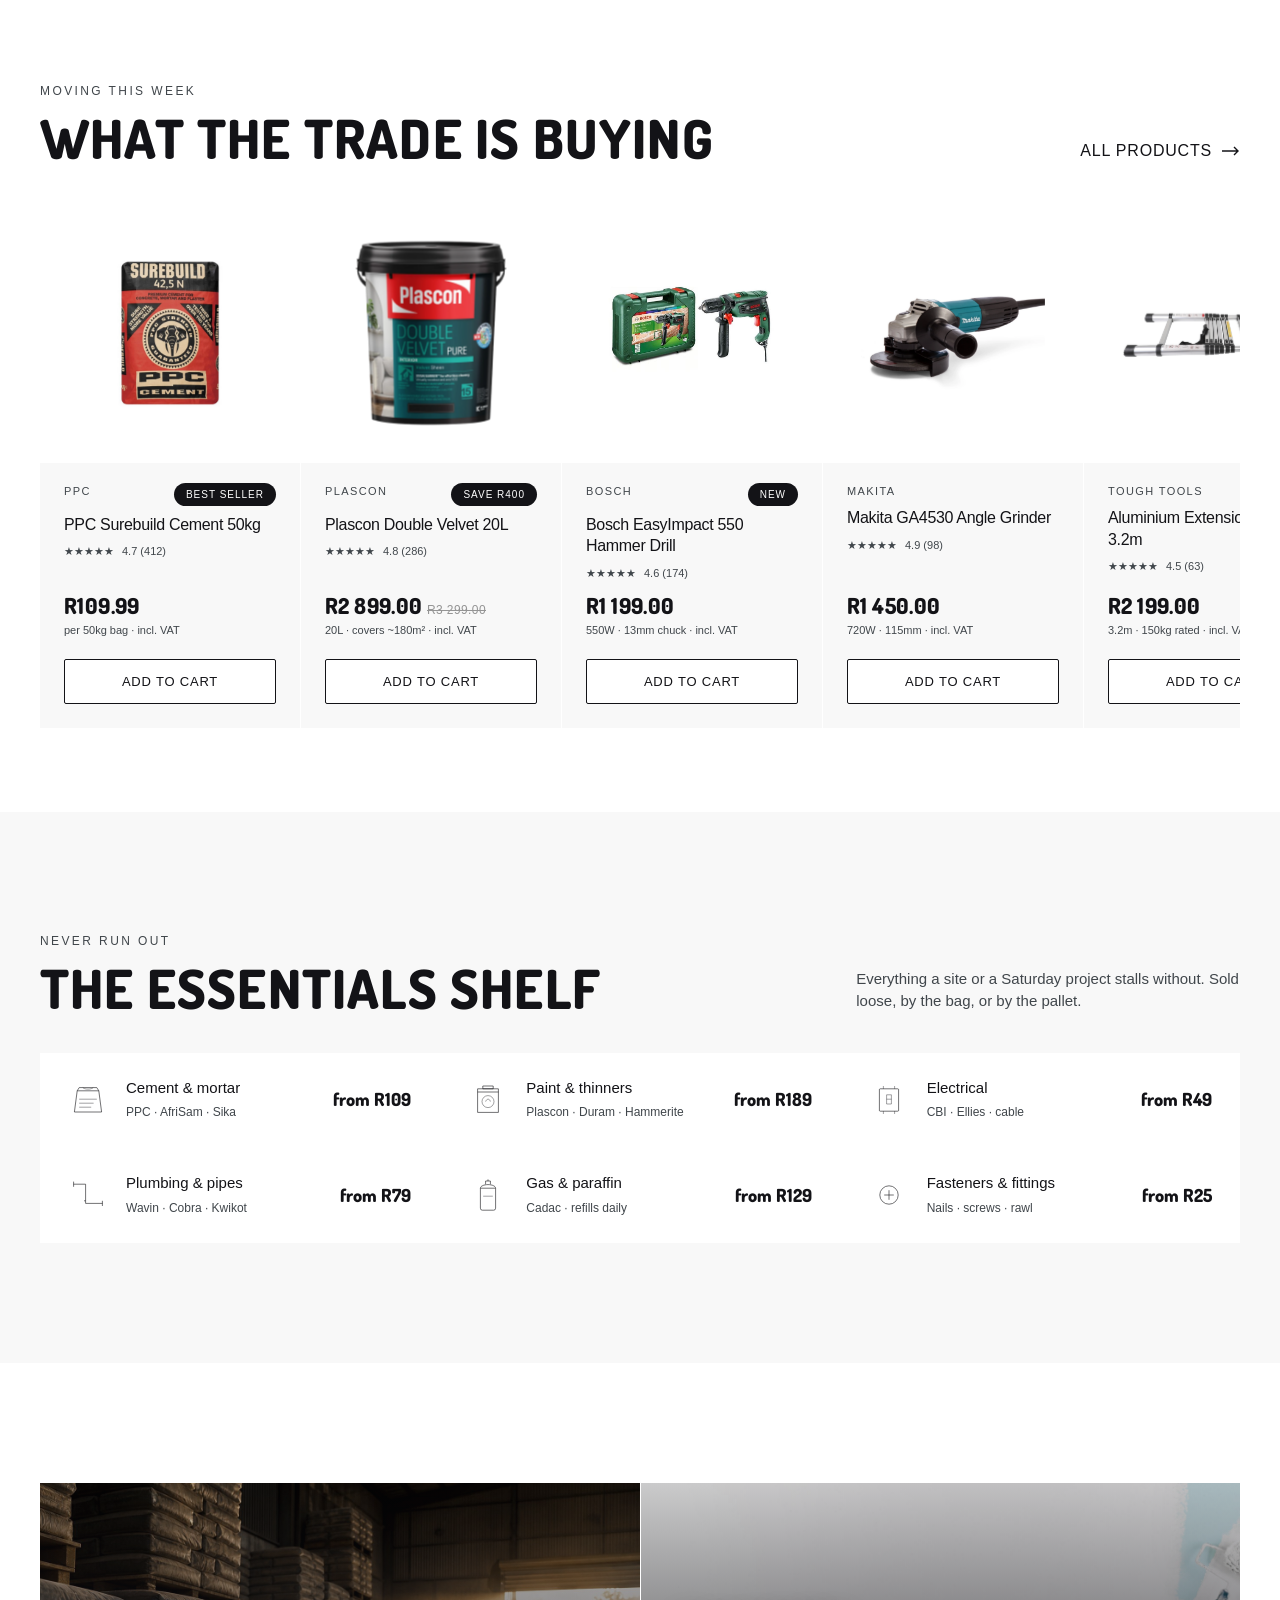
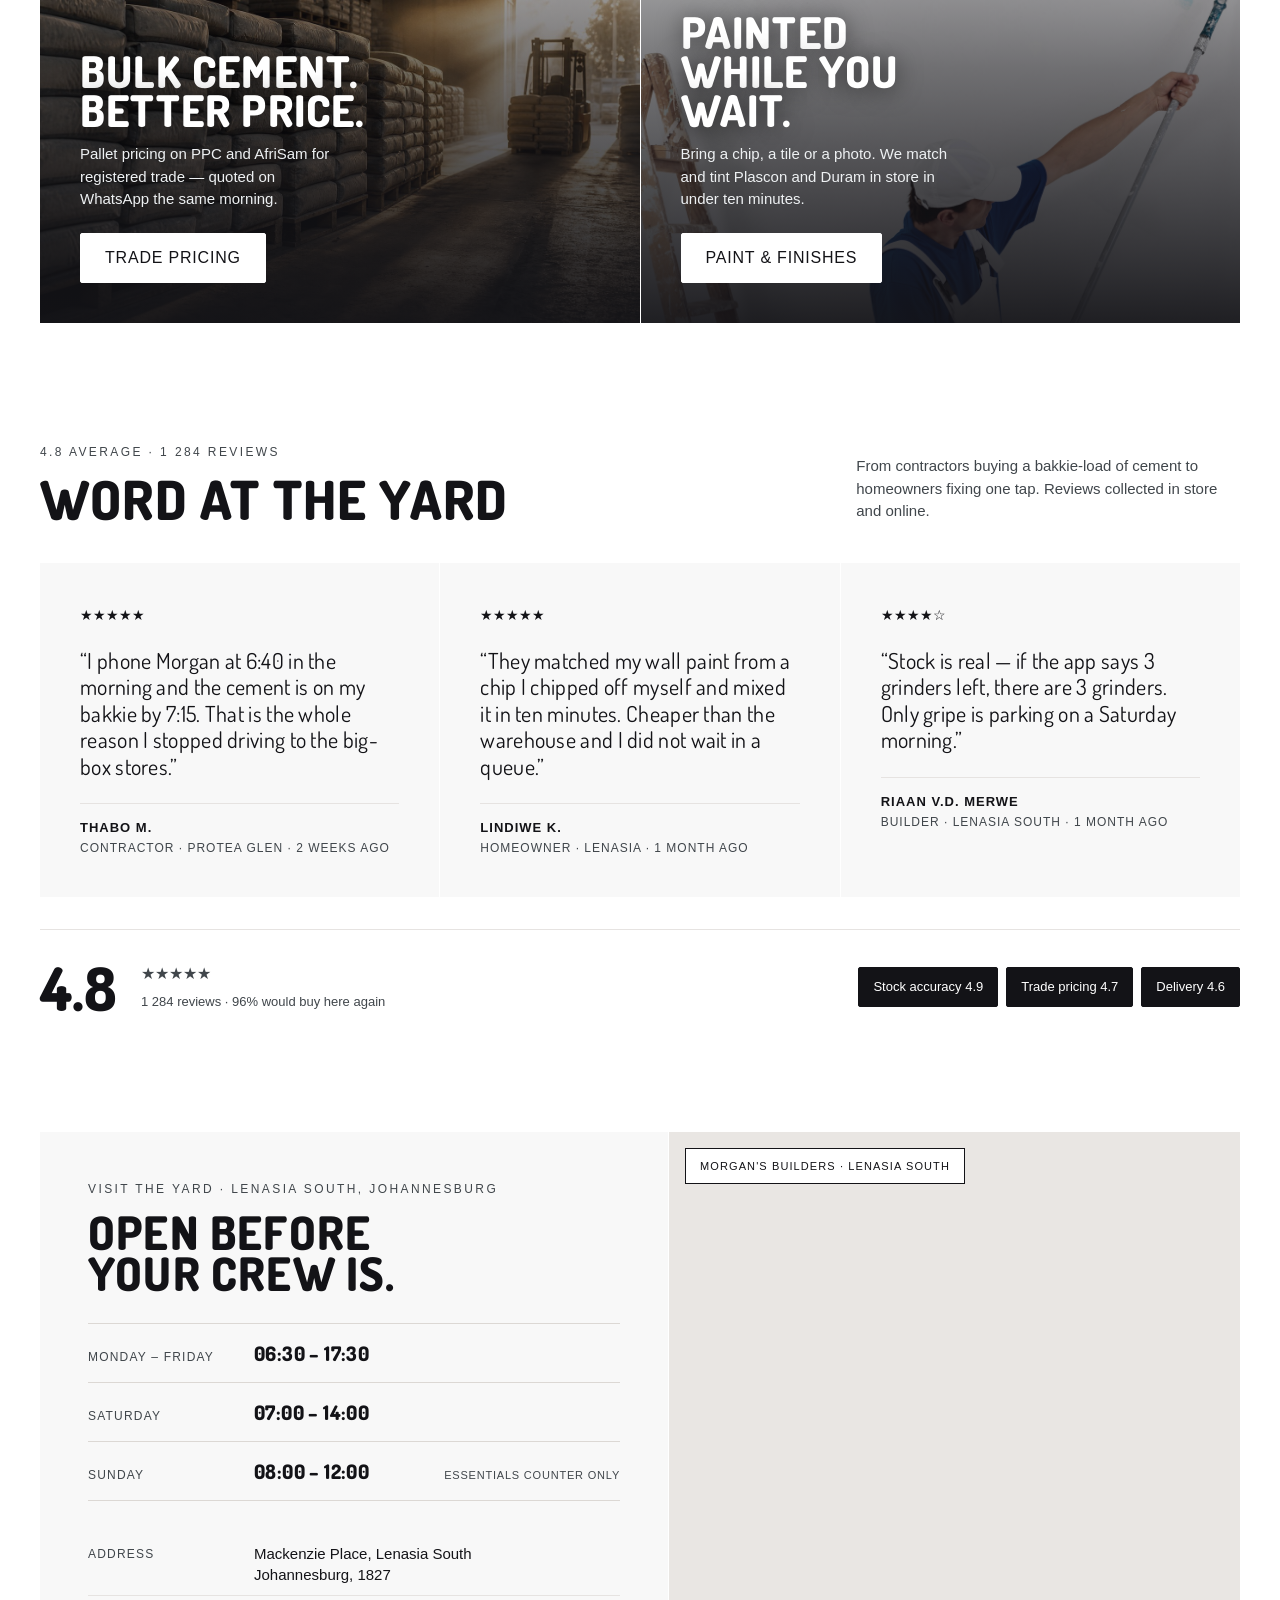
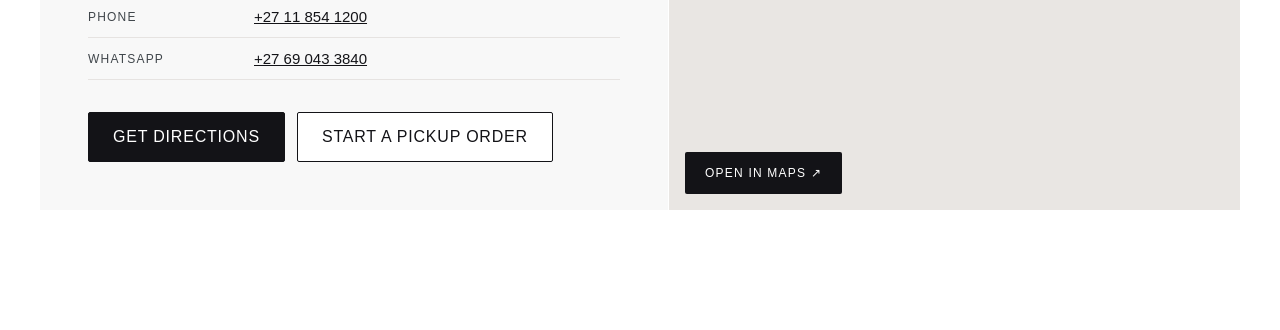
==== commit 1e4c9ad0: "Map caption" ====
--- a/index.html
+++ b/index.html
@@ -8,7 +8,7 @@
 <link rel="preconnect" href="https://fonts.googleapis.com">
 <link rel="preconnect" href="https://fonts.gstatic.com" crossorigin>
 <link href="https://fonts.googleapis.com/css2?family=Dosis:wght@400;600;800;900&display=swap" rel="stylesheet">
-<link rel="stylesheet" href="assets/css/main.css?v=8">
+<link rel="stylesheet" href="assets/css/main.css?v=10">
 <link rel="icon" href="data:image/svg+xml,<svg xmlns='http://www.w3.org/2000/svg' viewBox='0 0 32 32'><rect width='32' height='32' fill='%23131317'/><text x='16' y='24' font-family='Arial' font-size='20' font-weight='bold' fill='%23fff' text-anchor='middle'>M</text></svg>">
 </head>
 <body data-page="home">
@@ -79,7 +79,7 @@
   <div class="wrap">
     <div class="split">
       <div class="pane">
-        <img class="photo" src="assets/img/cement-promo.jpg" alt="Cement bags stacked on pallets in the yard"><div class="pane-scrim"></div>
+        <img class="photo" src="assets/img/cement-promo-v2.jpg" alt="Cement bags stacked on pallets in the yard"><div class="pane-scrim"></div>
         <div class="in">
           <h3>Bulk cement. Better price.</h3>
           <p>Pallet pricing on PPC and AfriSam for registered trade — quoted on WhatsApp the same morning.</p>
@@ -87,7 +87,7 @@
         </div>
       </div>
       <div class="pane">
-        <img class="photo" src="assets/img/paint-promo.jpg" alt="Painter rolling a wall"><div class="pane-scrim"></div>
+        <img class="photo" src="assets/img/paint-promo-v2.jpg" alt="Painter rolling a wall"><div class="pane-scrim"></div>
         <div class="in">
           <h3>Painted while you wait.</h3>
           <p>Bring a chip, a tile or a photo. We match and tint Plascon and Duram in store in under ten minutes.</p>
@@ -141,15 +141,15 @@
       </div>
       <div class="map">
         <iframe title="Map to Morgan's Builders" src="https://maps.google.com/maps?q=-26.4011398,27.8735525&z=16&hl=en&output=embed" loading="lazy" referrerpolicy="no-referrer-when-downgrade" allowfullscreen></iframe>
-        <div class="map-cap">Morgan's Builders · -26.40114, 27.87355</div>
+        <div class="map-cap">Morgan's Builders · Lenasia South</div>
         <a class="map-open" href="https://www.google.com/maps/place/Morgan%27s+Builders/@-26.4017468,27.8729437,833m/data=!3m1!1e3" target="_blank" rel="noopener">Open in Maps ↗</a>
       </div>
     </div>
   </div>
 </section>
 
-<script src="assets/js/data.js?v=8"></script>
-<script src="assets/js/photos.js?v=8"></script>
-<script src="assets/js/main.js?v=8"></script>
+<script src="assets/js/data.js?v=10"></script>
+<script src="assets/js/photos.js?v=10"></script>
+<script src="assets/js/main.js?v=10"></script>
 </body>
 </html>
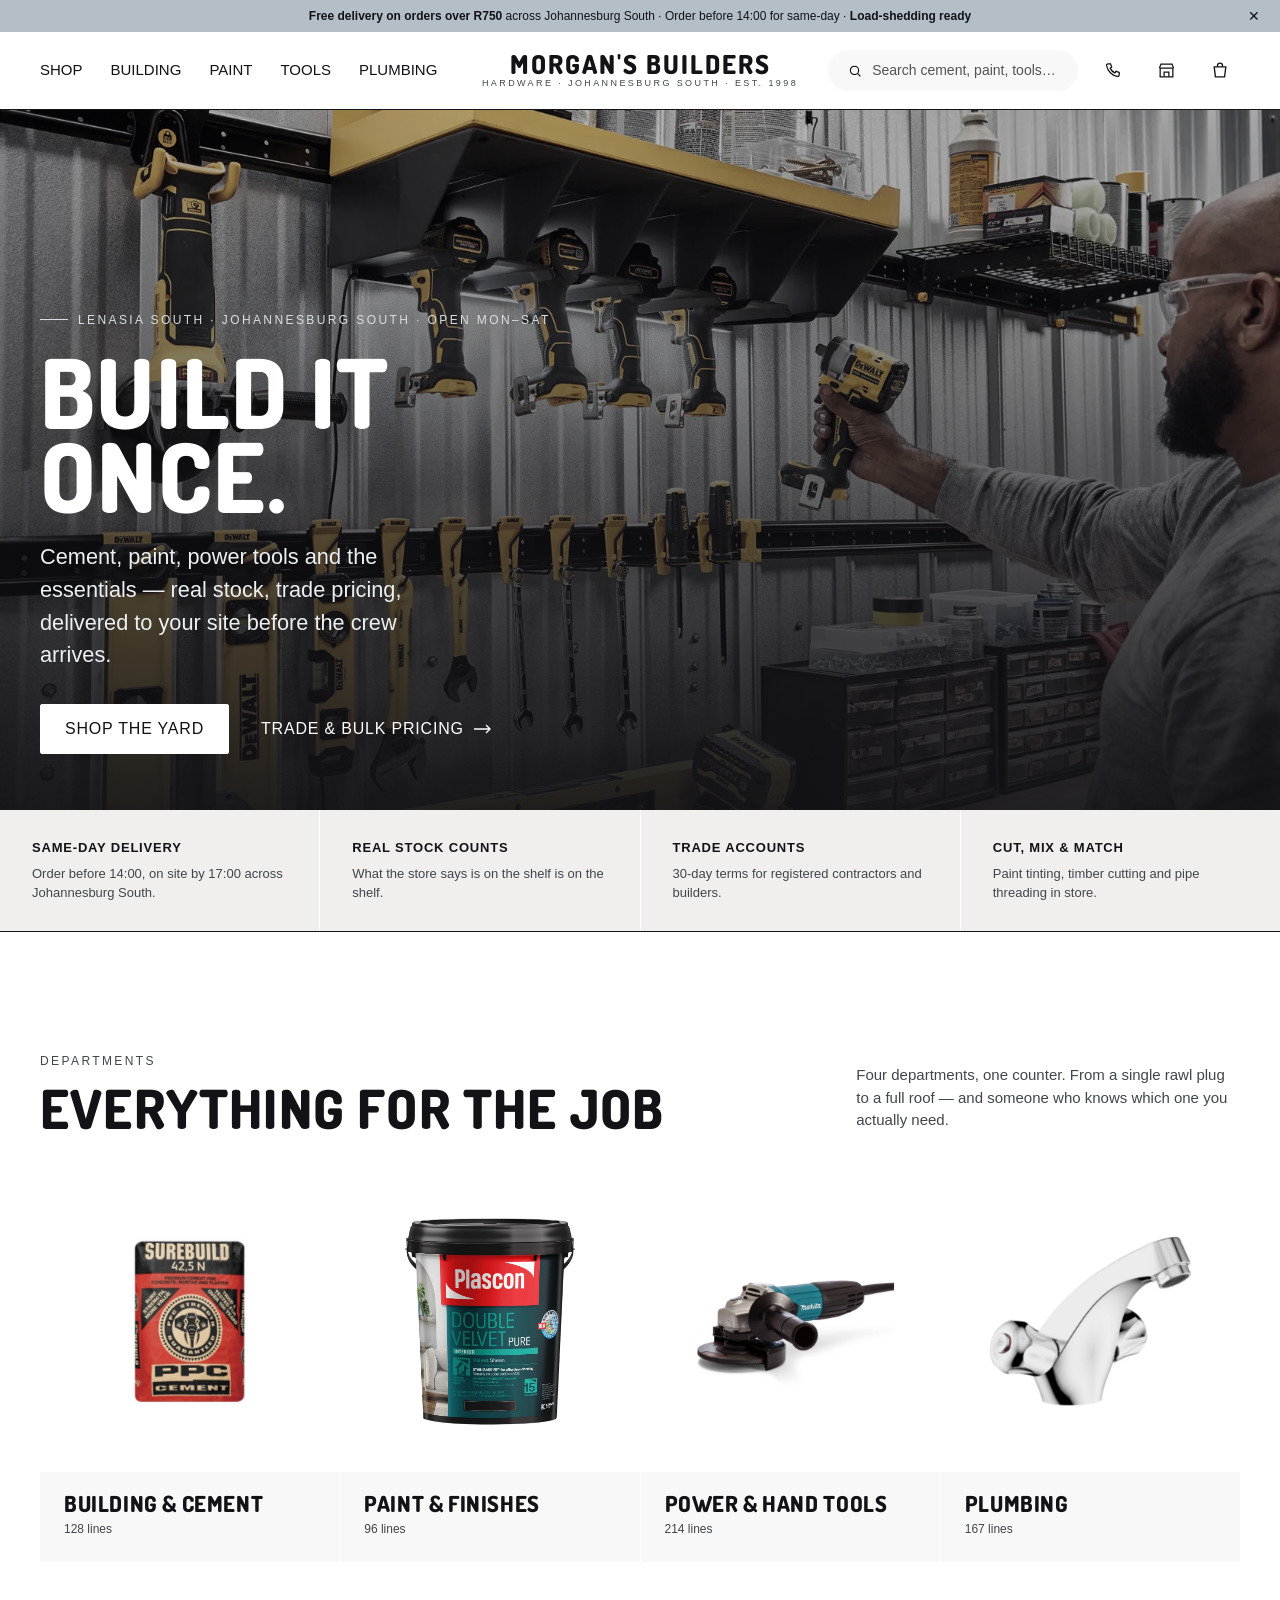
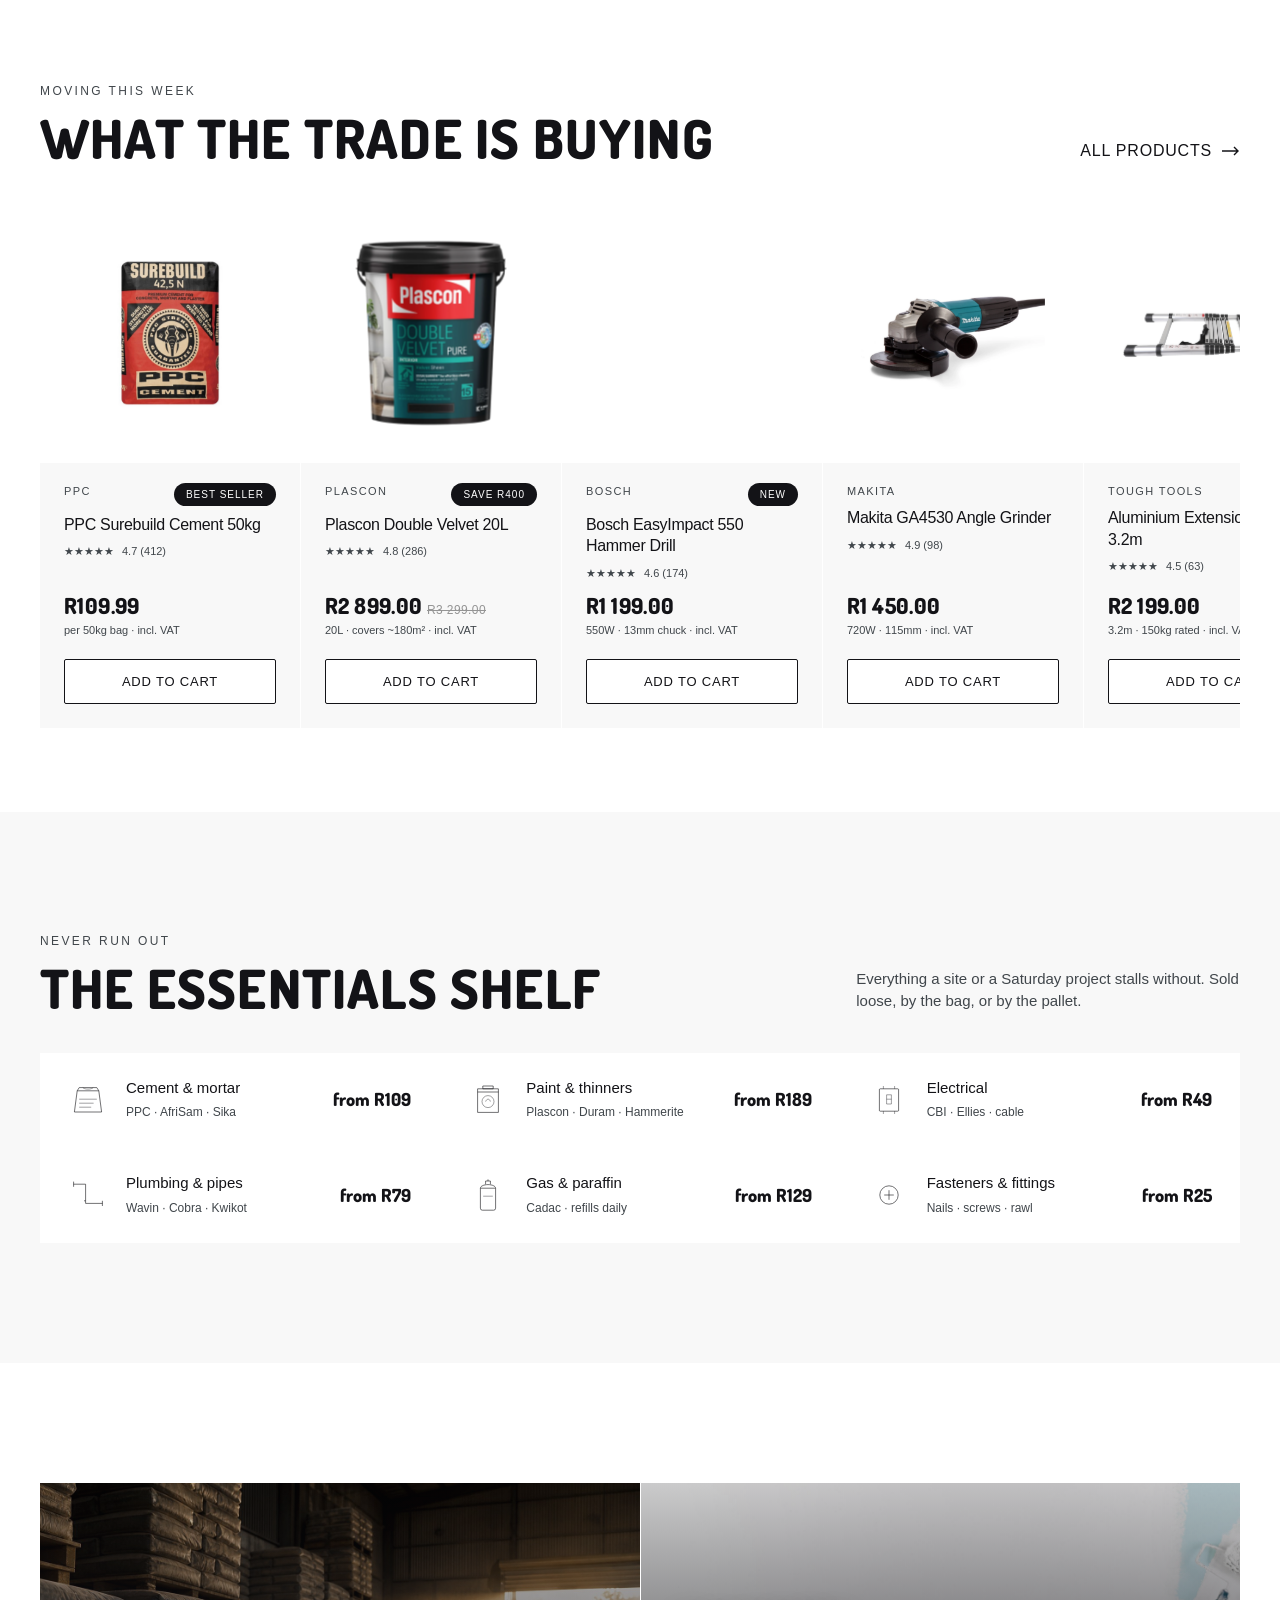
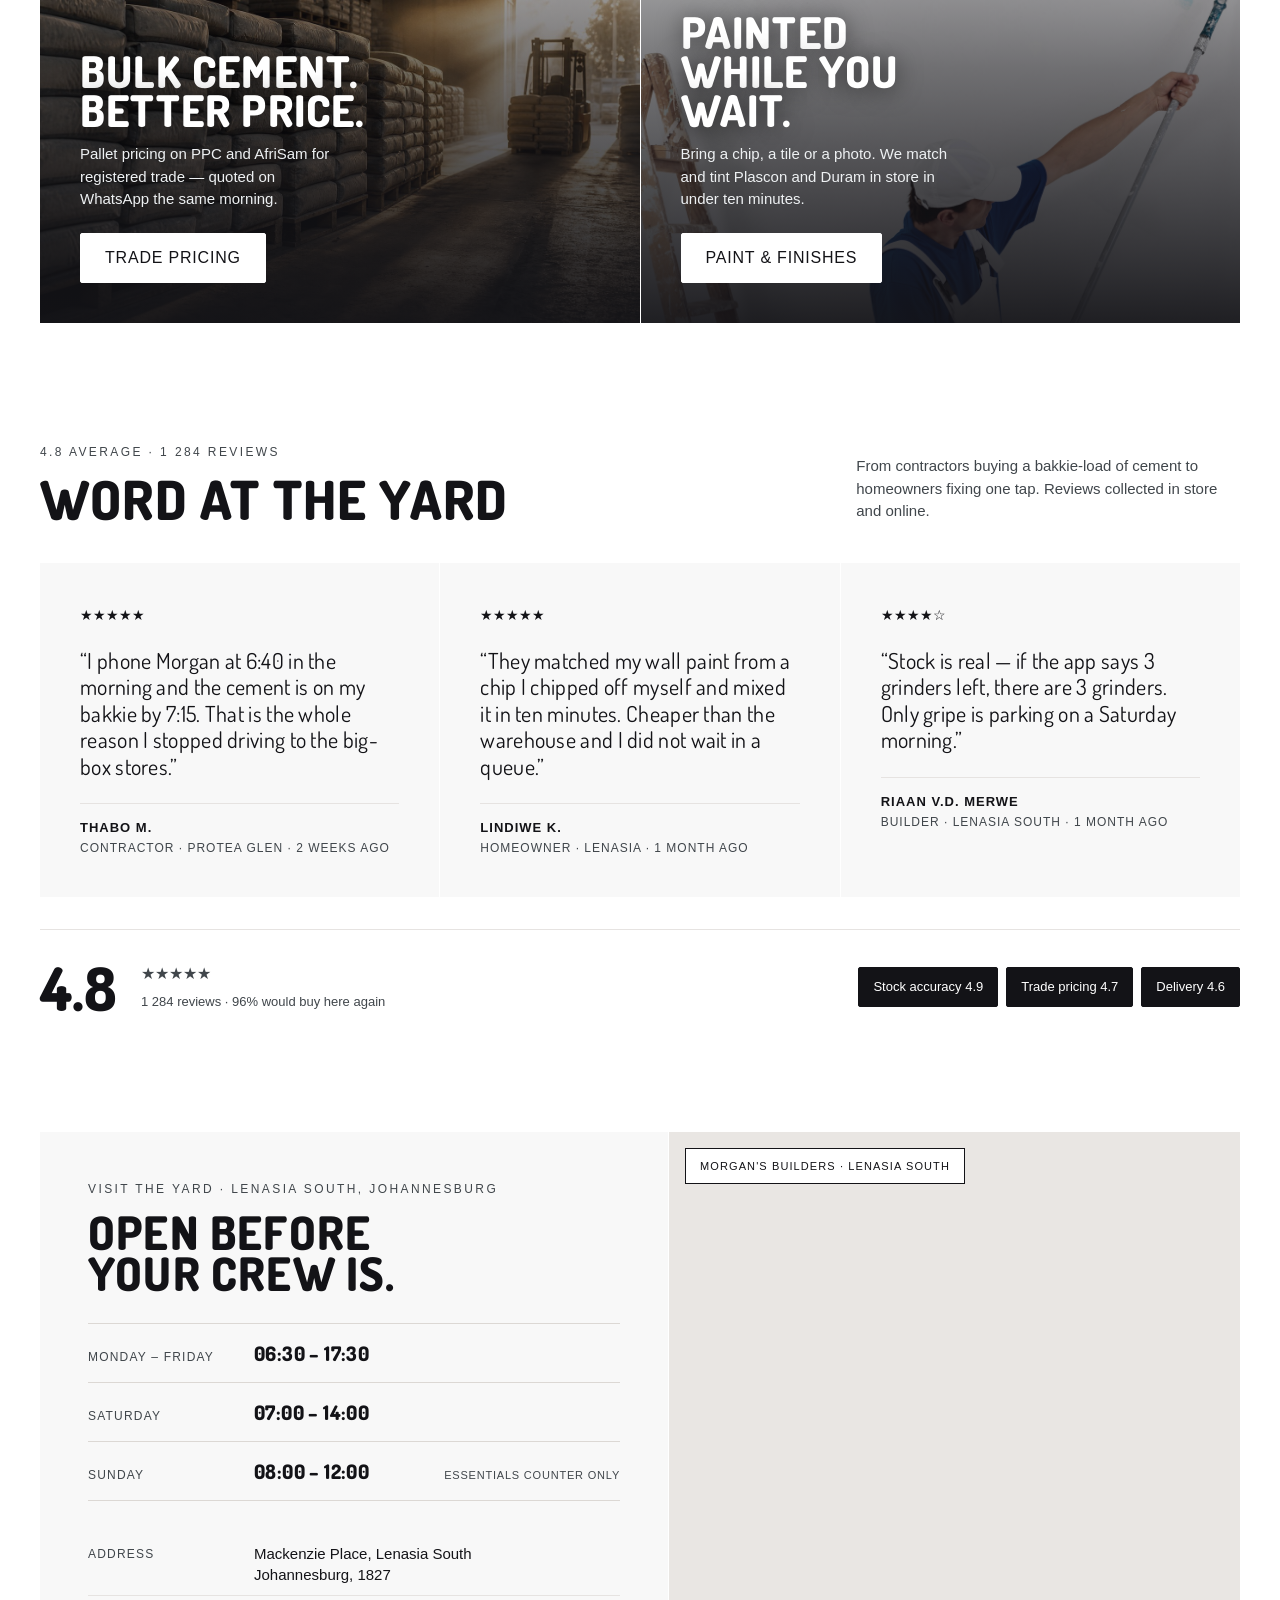
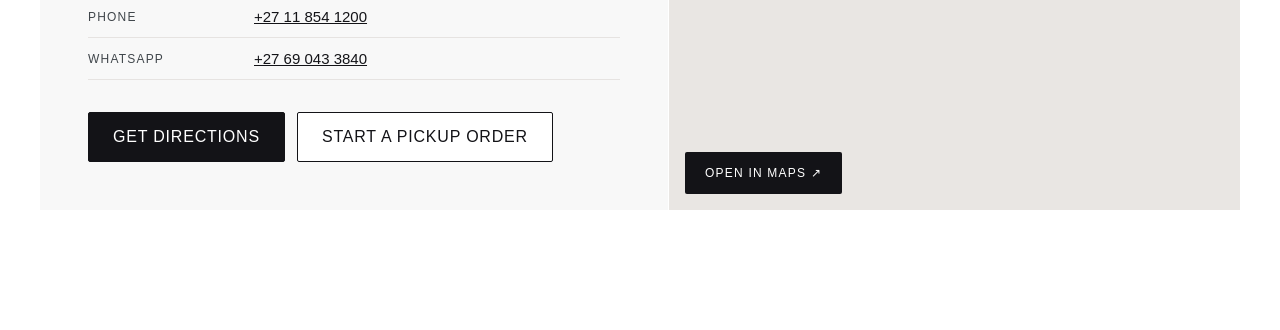
==== commit b2399208: "Stop the product grid overflowing on mobile (minmax 0 columns)" ====
--- a/index.html
+++ b/index.html
@@ -8,7 +8,7 @@
 <link rel="preconnect" href="https://fonts.googleapis.com">
 <link rel="preconnect" href="https://fonts.gstatic.com" crossorigin>
 <link href="https://fonts.googleapis.com/css2?family=Dosis:wght@400;600;800;900&display=swap" rel="stylesheet">
-<link rel="stylesheet" href="assets/css/main.css?v=10">
+<link rel="stylesheet" href="assets/css/main.css?v=14">
 <link rel="icon" href="data:image/svg+xml,<svg xmlns='http://www.w3.org/2000/svg' viewBox='0 0 32 32'><rect width='32' height='32' fill='%23131317'/><text x='16' y='24' font-family='Arial' font-size='20' font-weight='bold' fill='%23fff' text-anchor='middle'>M</text></svg>">
 </head>
 <body data-page="home">
@@ -148,8 +148,8 @@
   </div>
 </section>
 
-<script src="assets/js/data.js?v=10"></script>
-<script src="assets/js/photos.js?v=10"></script>
-<script src="assets/js/main.js?v=10"></script>
+<script src="assets/js/data.js?v=14"></script>
+<script src="assets/js/photos.js?v=14"></script>
+<script src="assets/js/main.js?v=14"></script>
 </body>
 </html>
--- a/assets/css/main.css
+++ b/assets/css/main.css
@@ -164,7 +164,7 @@
 .card .art img,.cat .art img,.pdp .gallery img,.ditem .art img,.summary .li .art img{width:100%;height:100%;object-fit:contain;mix-blend-mode:multiply}
 .card .art img{max-height:100%;padding:6px}
 .cat .art img{padding:18px}
-.pdp .gallery img{max-width:100%;height:auto;max-height:560px;object-fit:contain}
+.pdp .gallery img{width:auto;min-width:0;max-width:100%;height:auto;max-height:520px;object-fit:contain;margin:0 auto}
 .ess img{width:40px;height:40px;object-fit:contain}
 .store-photo{position:absolute;inset:0;width:100%;height:100%;object-fit:cover;filter:grayscale(.2)}
 
@@ -215,8 +215,8 @@
 .empty{padding:64px 0;text-align:center;color:var(--charcoal);font-size:14px}
 
 /* product page */
-.pdp{display:grid;grid-template-columns:1.15fr 1fr;gap:1px;background:#fff;align-items:start}
-.pdp .gallery{background:var(--mist);padding:56px;position:sticky;top:0;display:grid;place-items:center}
+.pdp{display:grid;grid-template-columns:minmax(0,1.15fr) minmax(0,1fr);gap:1px;background:#fff;align-items:start}
+.pdp .gallery{background:var(--mist);padding:48px;position:static;align-self:stretch;display:grid;grid-template-columns:minmax(0,1fr);align-content:start;justify-items:center;overflow:hidden;border-right:1px solid #e6e3e1}
 .pdp .gallery svg{width:100%;max-width:460px;height:auto}
 .pdp .detail{padding:56px 48px}
 .crumb{font-size:11px;letter-spacing:1.2px;text-transform:uppercase;color:var(--charcoal);margin-bottom:24px;display:flex;gap:8px;flex-wrap:wrap}
@@ -242,6 +242,8 @@
 .tabs{display:flex;gap:28px;border-bottom:1px solid var(--black);margin:0 0 32px;overflow-x:auto}
 .tab{padding:16px 0;font-size:13px;letter-spacing:1px;text-transform:uppercase;border-bottom:2px solid transparent;white-space:nowrap}
 .tab.on{border-bottom-color:var(--black);font-weight:700}
+.pdp-tabs{grid-column:1/-1;border-top:1px solid var(--black);padding:56px 0 0;background:#fff}
+.pdp-tabs .wrap{padding:0 48px 24px}
 .rv{display:grid;gap:0}
 .rv .item{padding:24px 0;border-bottom:1px solid #e6e3e1;max-width:70ch}
 .rv .item .hd{display:flex;justify-content:space-between;gap:16px;font-size:13px;margin-bottom:8px}
@@ -305,7 +307,7 @@
   .search input{width:100%}
   .grid,.cats{grid-template-columns:repeat(2,1fr)}
   .ess-list{grid-template-columns:1fr}
-  .split,.reviews,.store,.pdp,.co{grid-template-columns:1fr}
+  .split,.reviews,.store,.pdp,.co{grid-template-columns:minmax(0,1fr)}
   .trust .wrap{grid-template-columns:1fr 1fr}
   .fgrid{grid-template-columns:1fr 1fr}
   section.band{padding:64px 0}
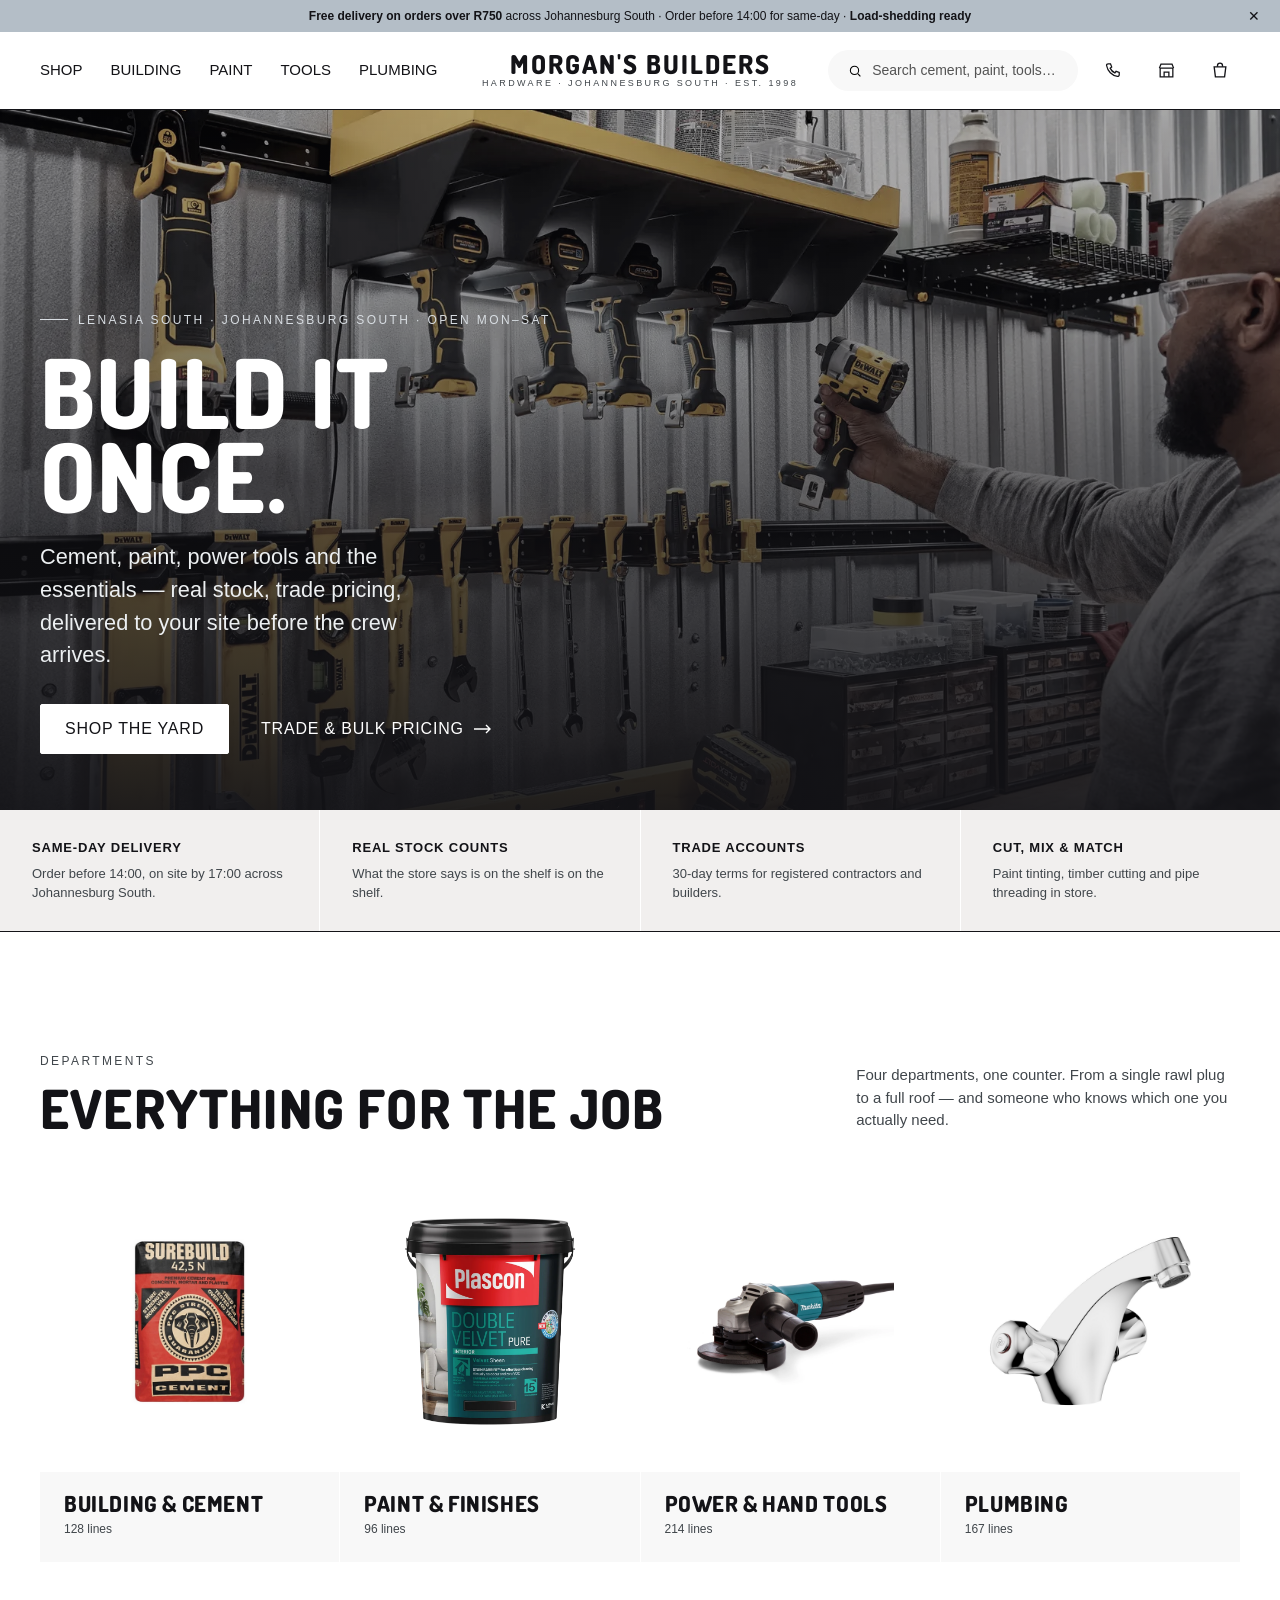
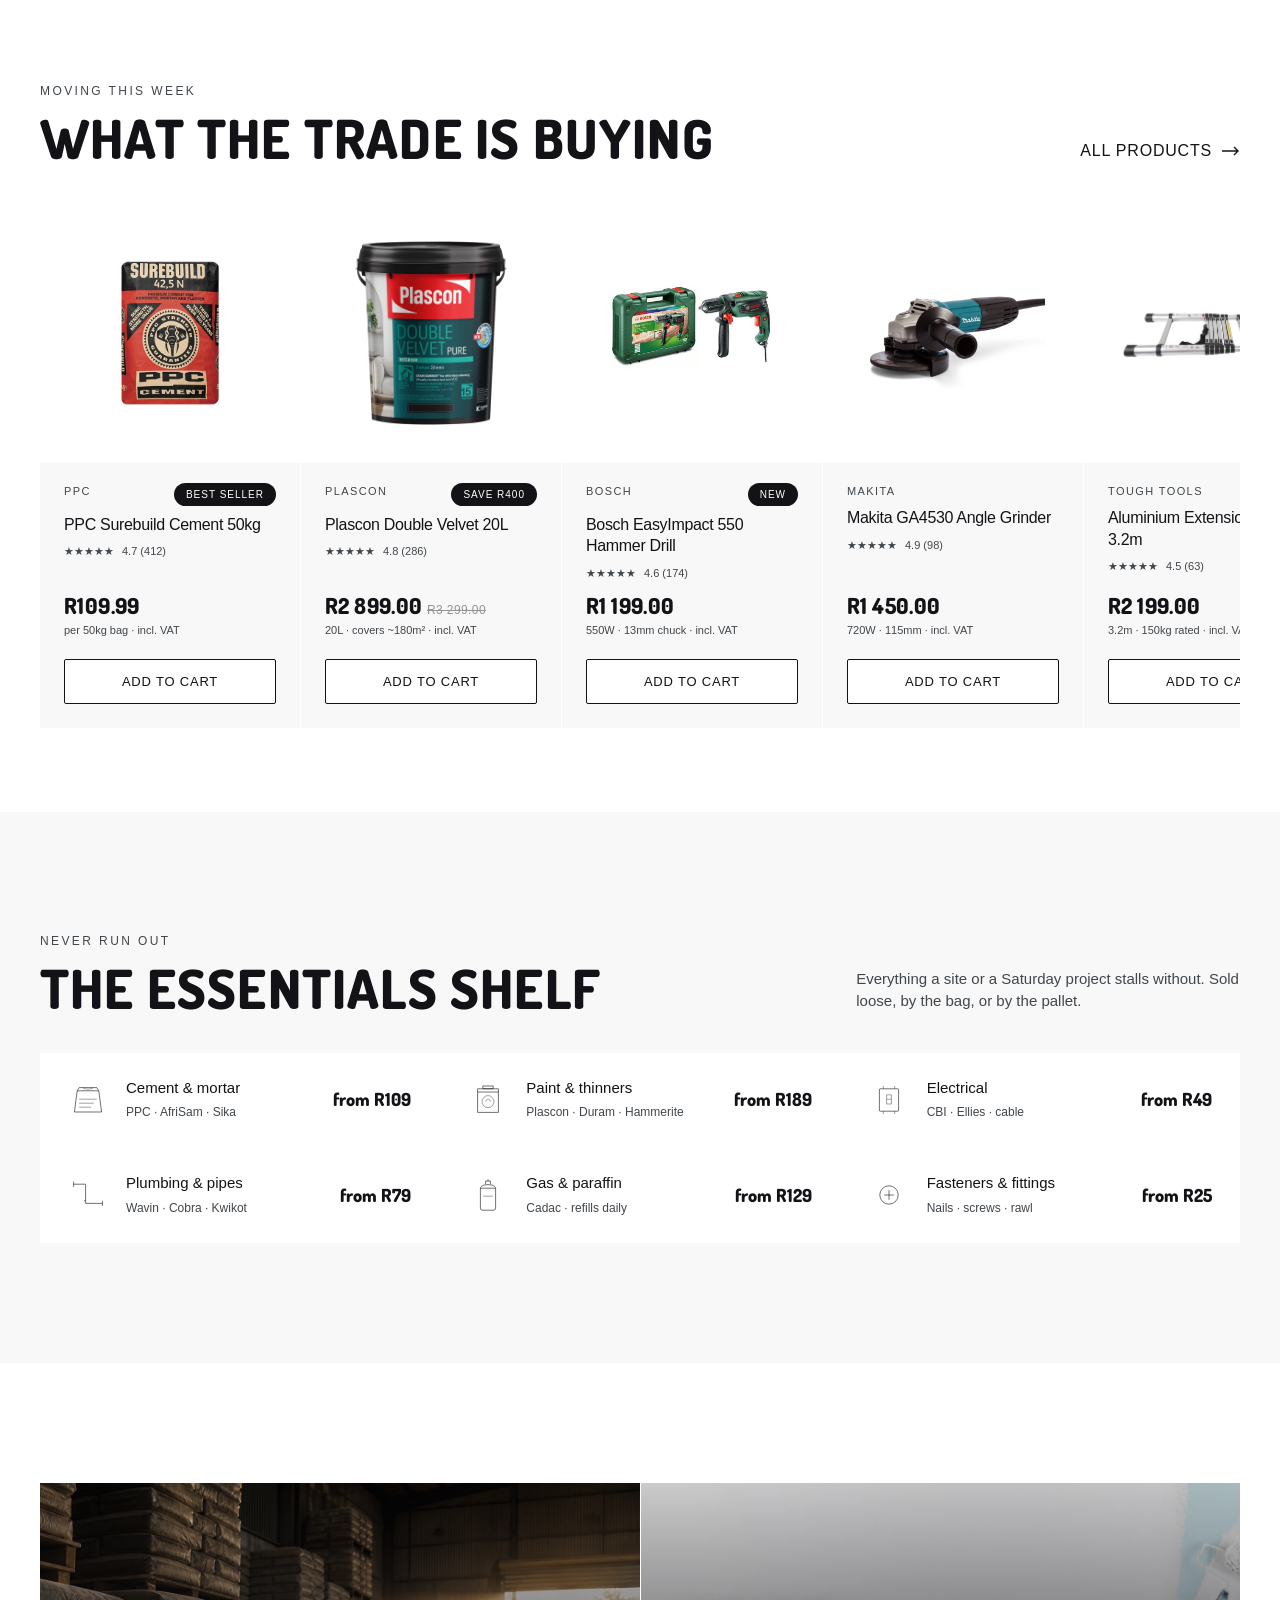
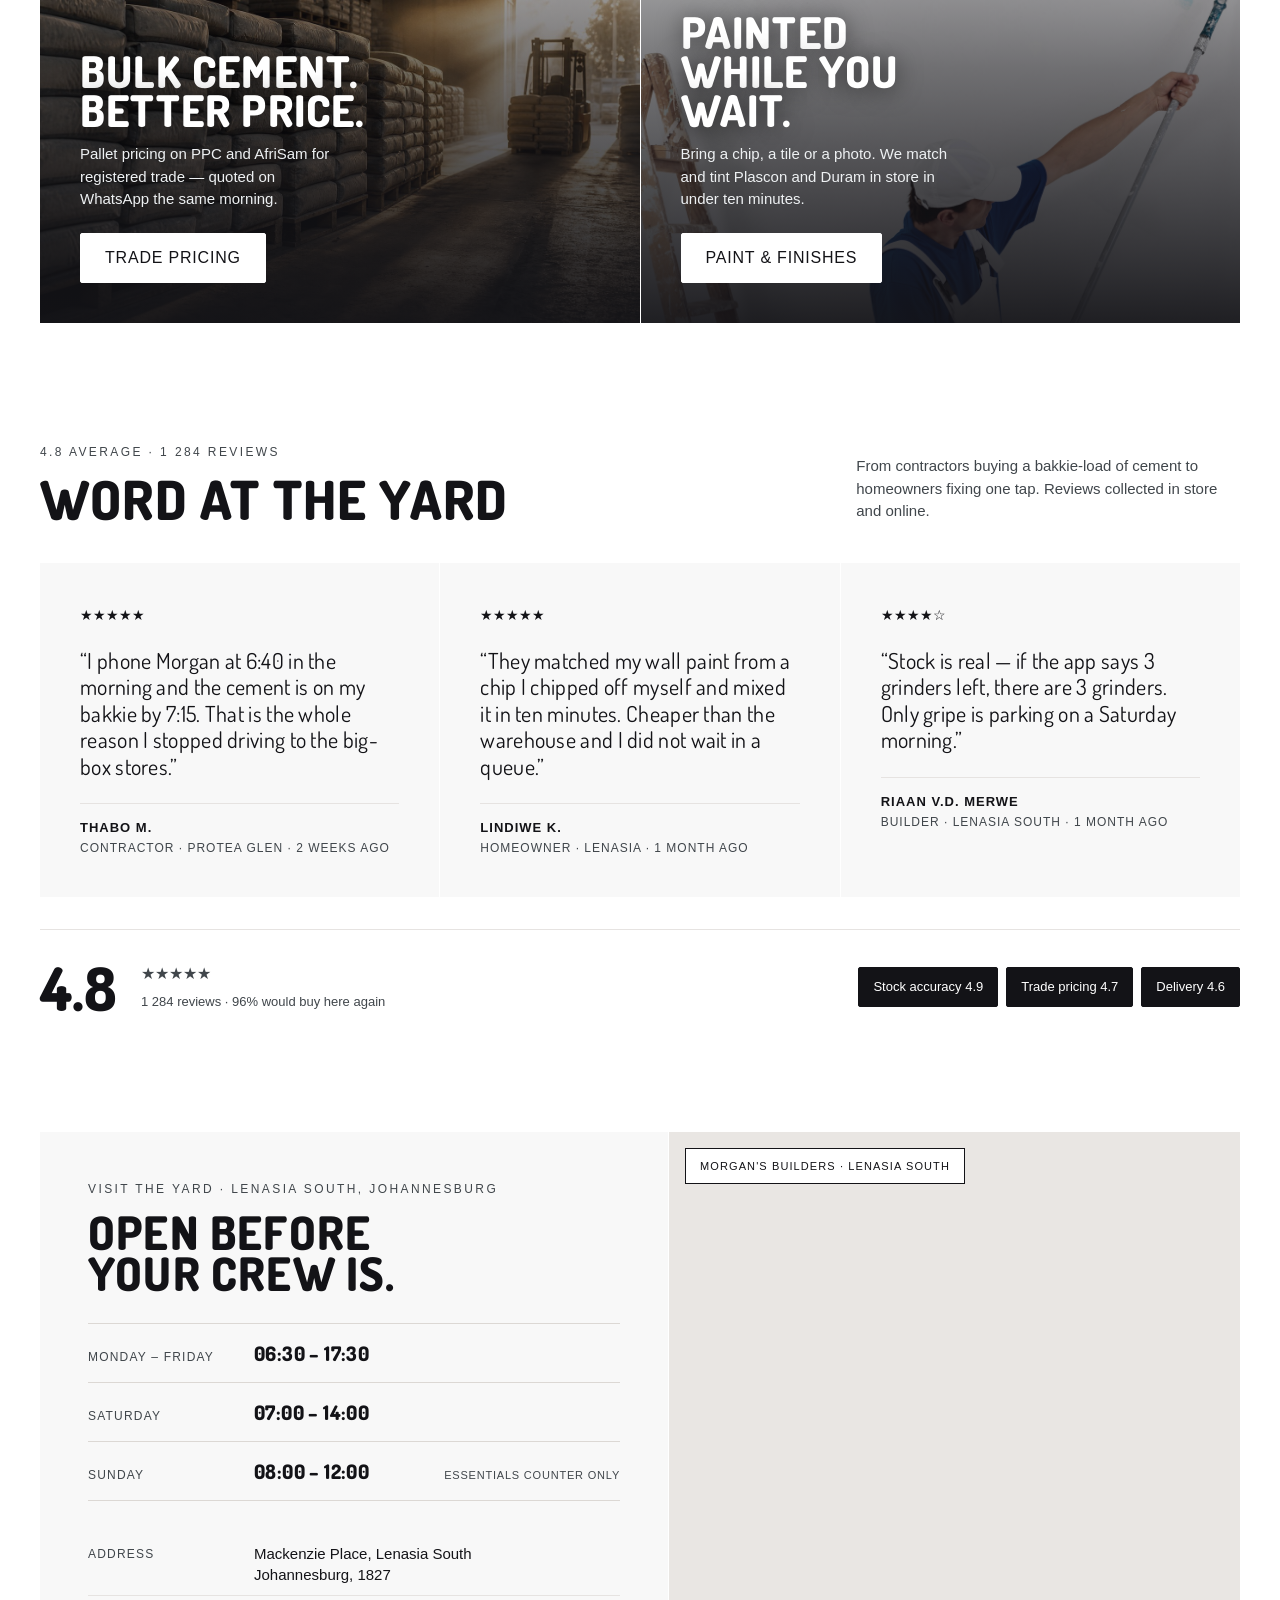
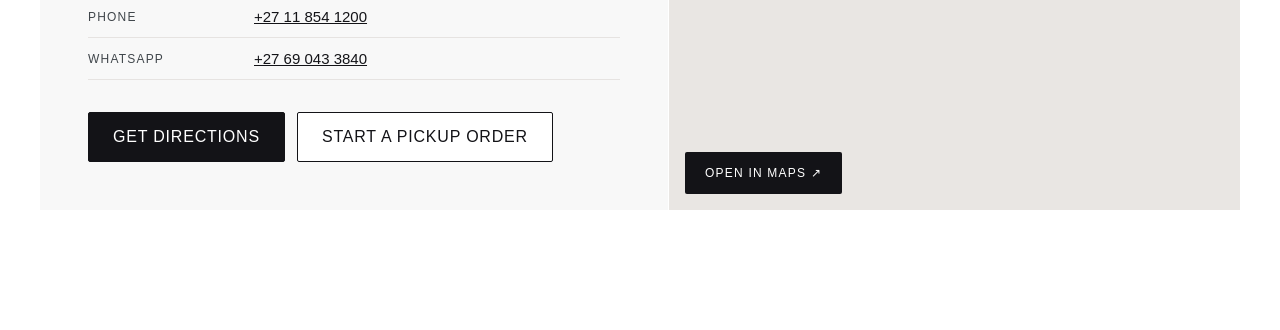
==== commit ccf11518: "Mobile buy row fit" ====
--- a/index.html
+++ b/index.html
@@ -8,7 +8,7 @@
 <link rel="preconnect" href="https://fonts.googleapis.com">
 <link rel="preconnect" href="https://fonts.gstatic.com" crossorigin>
 <link href="https://fonts.googleapis.com/css2?family=Dosis:wght@400;600;800;900&display=swap" rel="stylesheet">
-<link rel="stylesheet" href="assets/css/main.css?v=14">
+<link rel="stylesheet" href="assets/css/main.css?v=15">
 <link rel="icon" href="data:image/svg+xml,<svg xmlns='http://www.w3.org/2000/svg' viewBox='0 0 32 32'><rect width='32' height='32' fill='%23131317'/><text x='16' y='24' font-family='Arial' font-size='20' font-weight='bold' fill='%23fff' text-anchor='middle'>M</text></svg>">
 </head>
 <body data-page="home">
@@ -148,8 +148,8 @@
   </div>
 </section>
 
-<script src="assets/js/data.js?v=14"></script>
-<script src="assets/js/photos.js?v=14"></script>
-<script src="assets/js/main.js?v=14"></script>
+<script src="assets/js/data.js?v=15"></script>
+<script src="assets/js/photos.js?v=15"></script>
+<script src="assets/js/main.js?v=15"></script>
 </body>
 </html>
--- a/assets/css/main.css
+++ b/assets/css/main.css
@@ -328,6 +328,8 @@
   .contact span{min-width:0;padding-top:0}
   .map{min-height:420px}
   .map-cap{font-size:10px;padding:7px 10px;max-width:70%}
+  .row .btn{font-size:13px;padding:12px 10px;letter-spacing:.4px;white-space:nowrap}
+  .row .qty button{width:32px}
   .strip{font-size:11px;padding:8px 32px}
 }
 @media(max-width:620px){
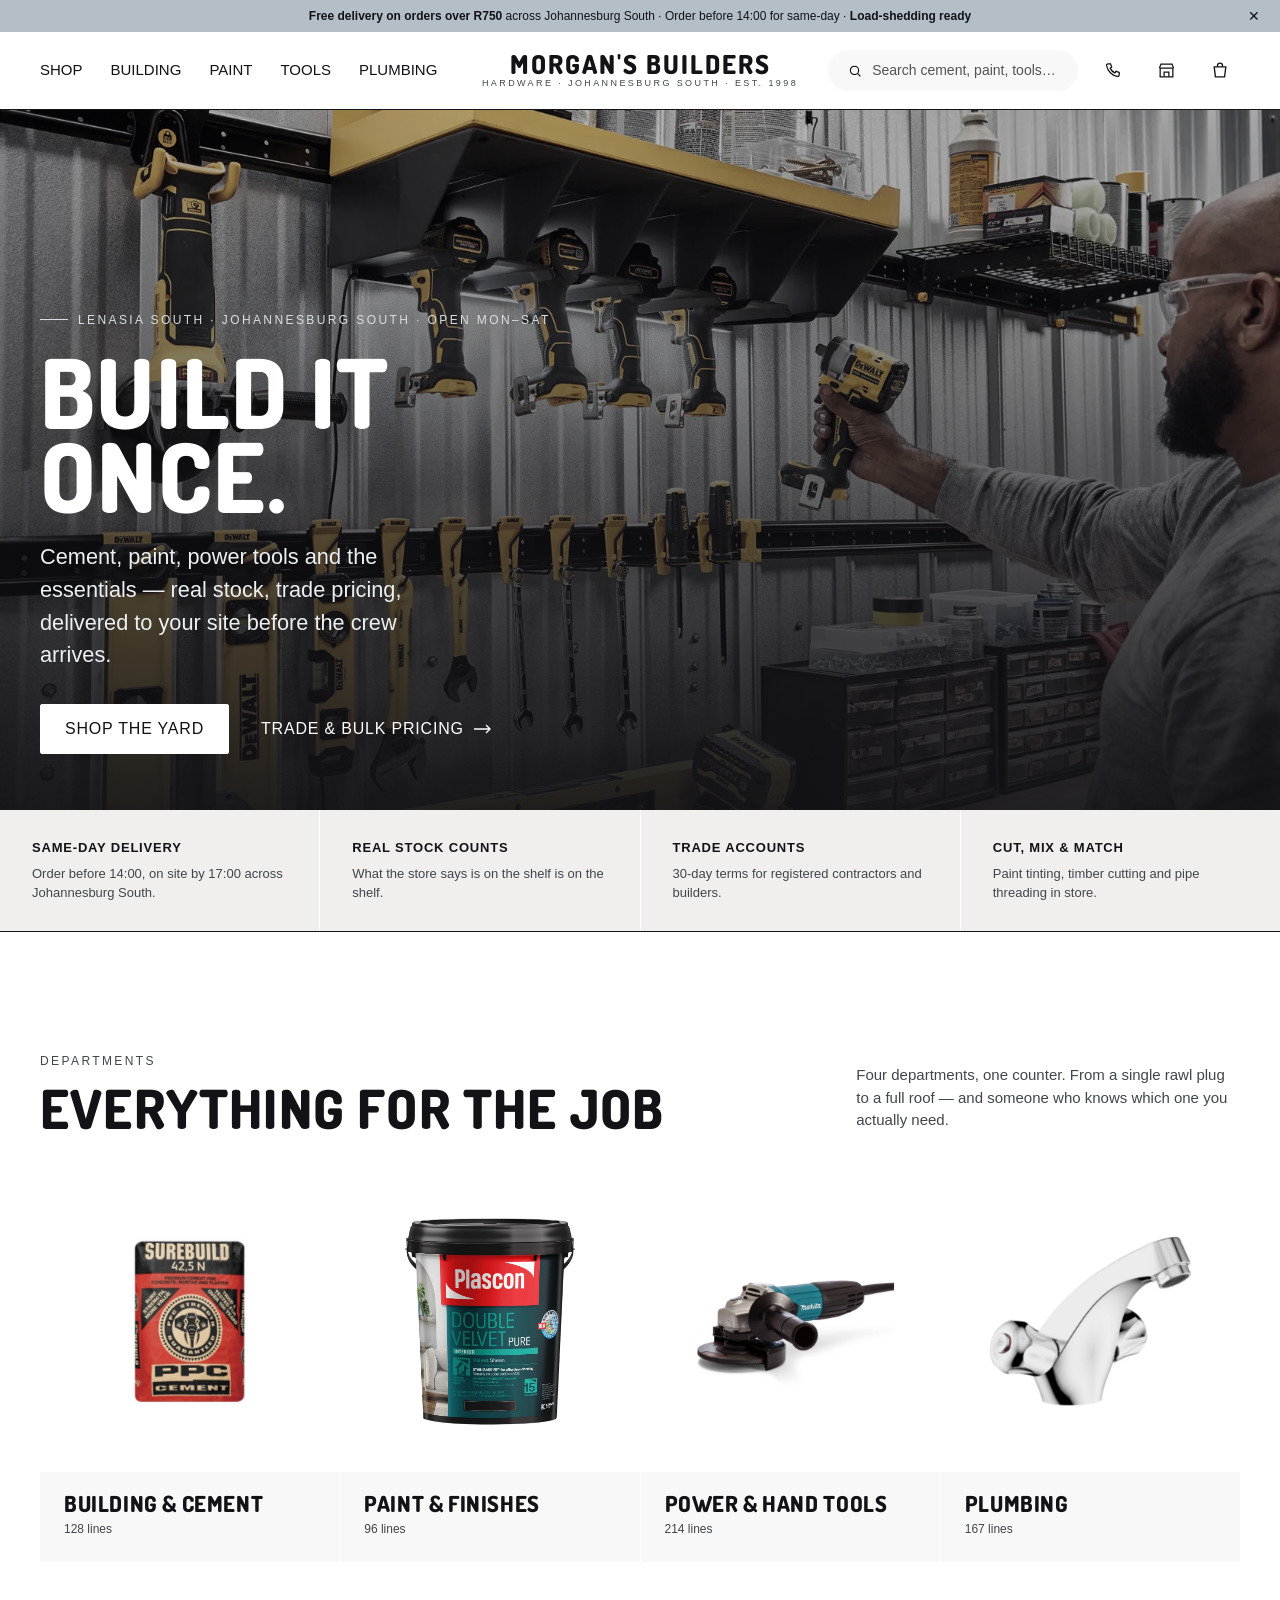
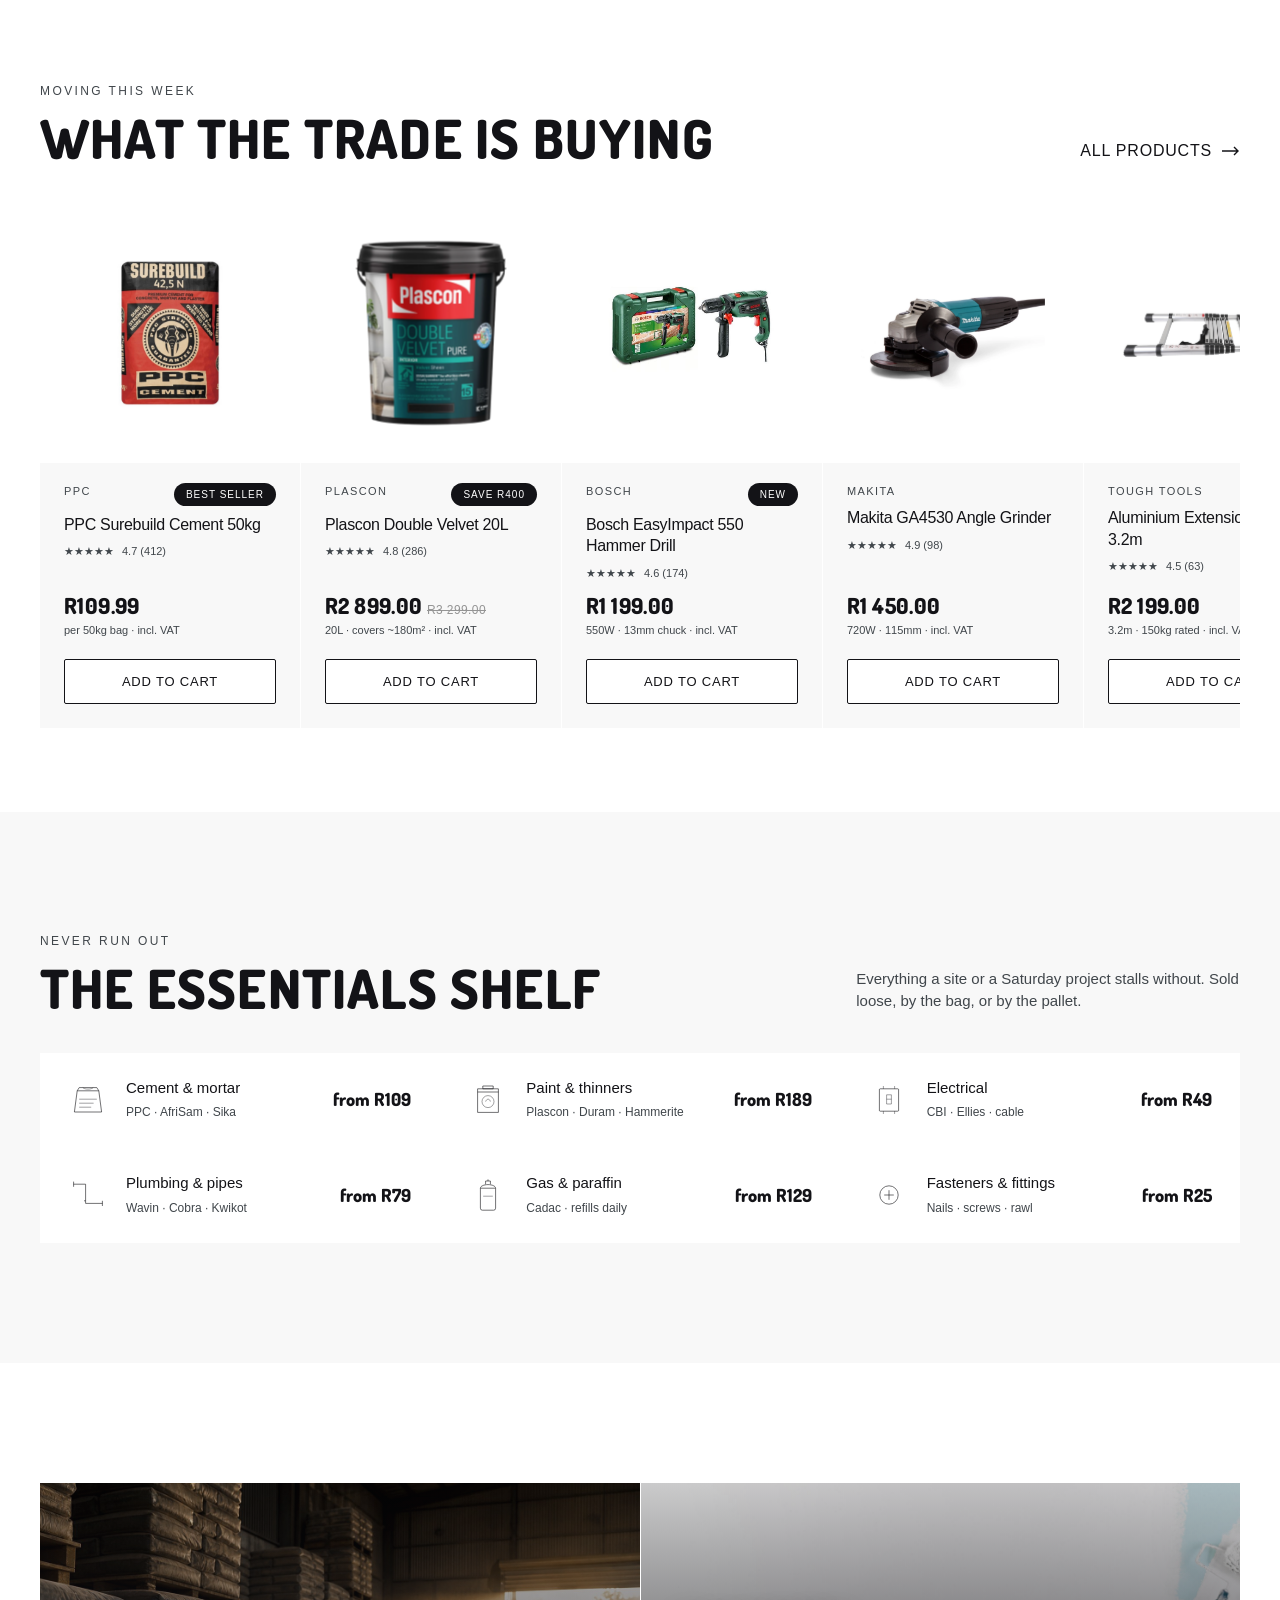
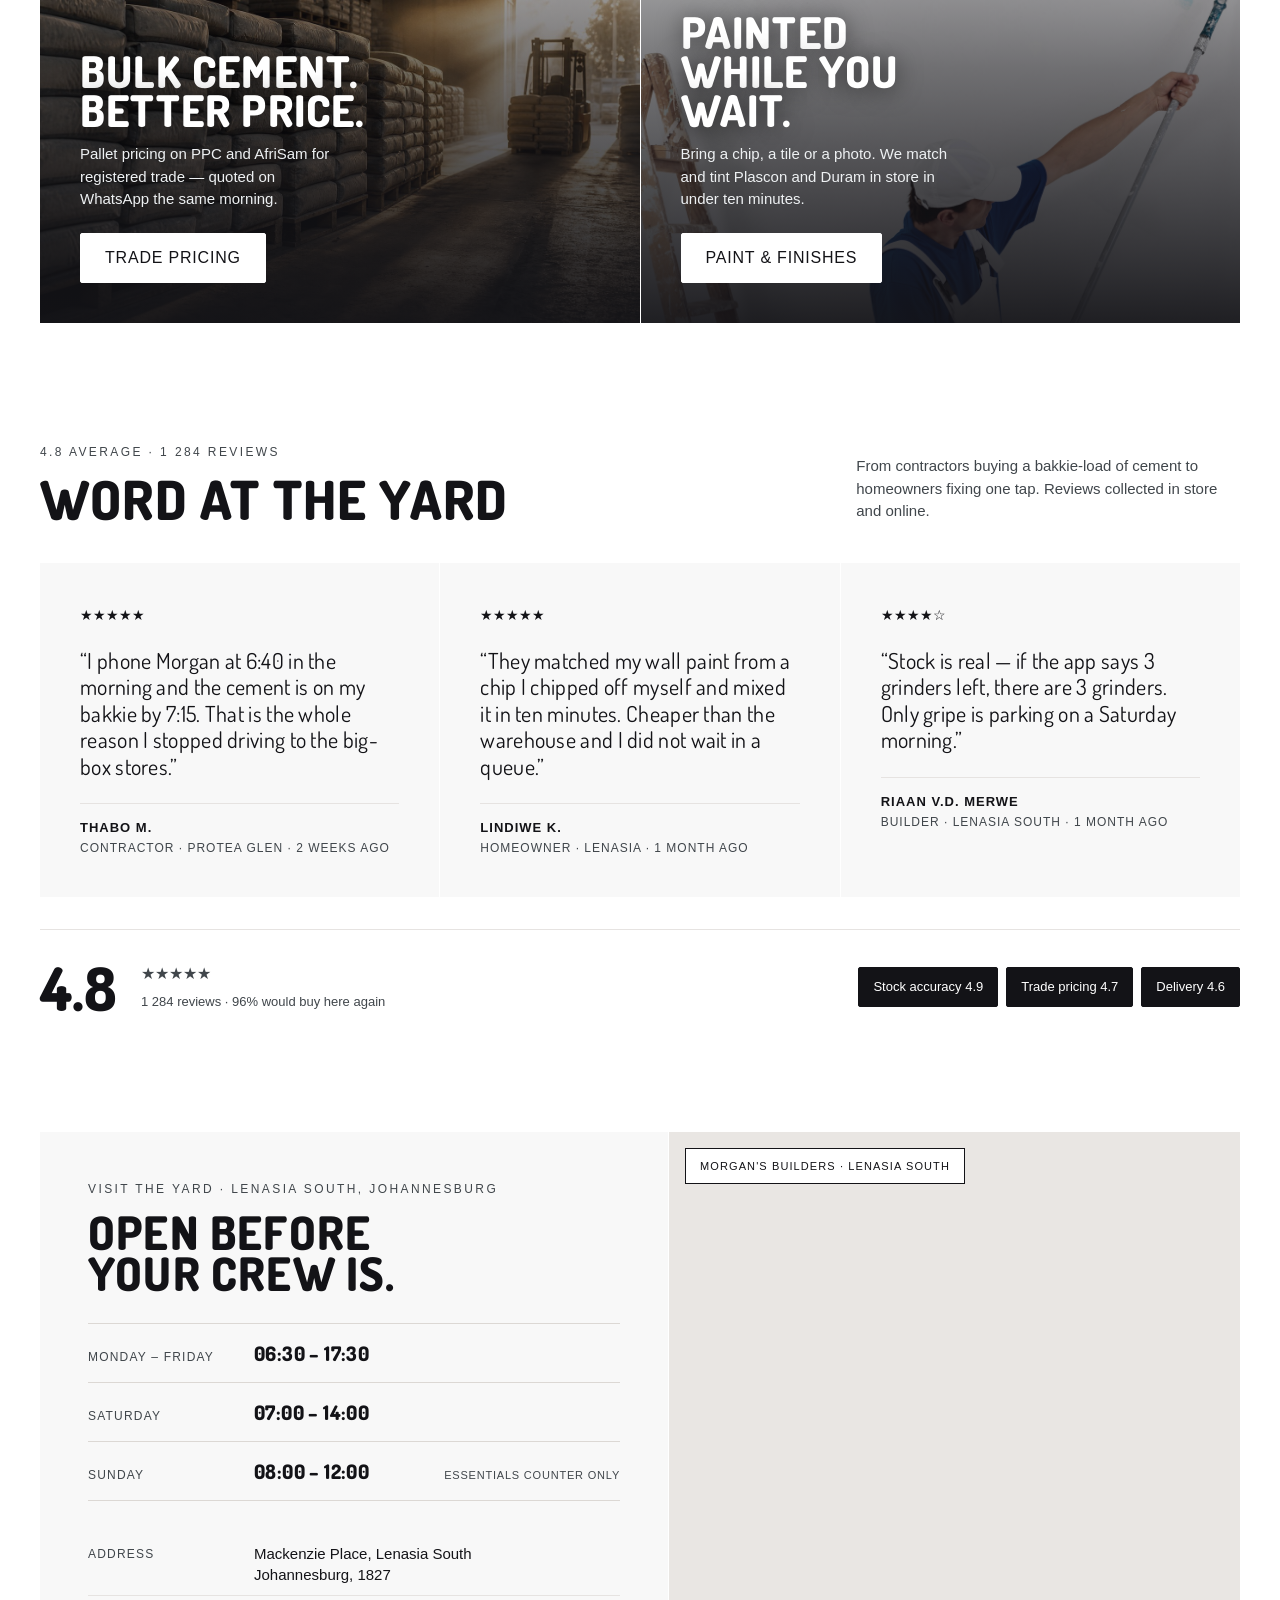
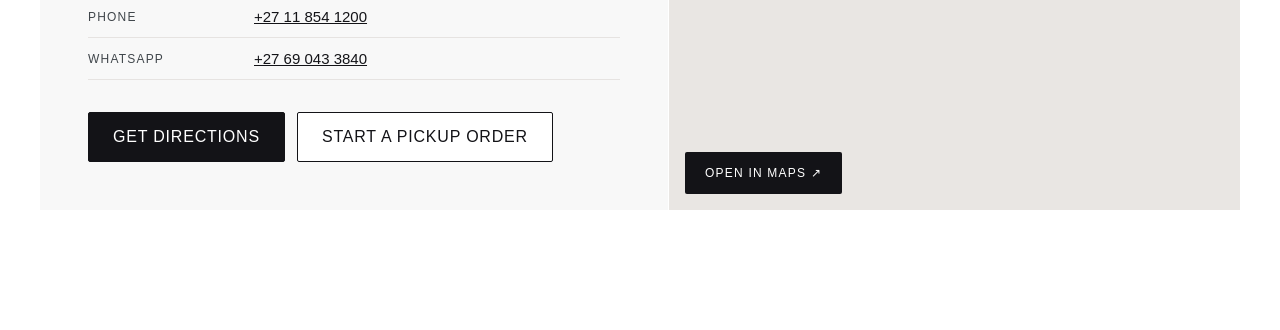
==== commit dc374d7d: "Variants drive price, stock, colour and the cart line" ====
--- a/index.html
+++ b/index.html
@@ -8,7 +8,7 @@
 <link rel="preconnect" href="https://fonts.googleapis.com">
 <link rel="preconnect" href="https://fonts.gstatic.com" crossorigin>
 <link href="https://fonts.googleapis.com/css2?family=Dosis:wght@400;600;800;900&display=swap" rel="stylesheet">
-<link rel="stylesheet" href="assets/css/main.css?v=15">
+<link rel="stylesheet" href="assets/css/main.css?v=16">
 <link rel="icon" href="data:image/svg+xml,<svg xmlns='http://www.w3.org/2000/svg' viewBox='0 0 32 32'><rect width='32' height='32' fill='%23131317'/><text x='16' y='24' font-family='Arial' font-size='20' font-weight='bold' fill='%23fff' text-anchor='middle'>M</text></svg>">
 </head>
 <body data-page="home">
@@ -148,8 +148,8 @@
   </div>
 </section>
 
-<script src="assets/js/data.js?v=15"></script>
-<script src="assets/js/photos.js?v=15"></script>
-<script src="assets/js/main.js?v=15"></script>
+<script src="assets/js/data.js?v=16"></script>
+<script src="assets/js/photos.js?v=16"></script>
+<script src="assets/js/main.js?v=16"></script>
 </body>
 </html>
--- a/assets/css/main.css
+++ b/assets/css/main.css
@@ -191,6 +191,16 @@
 .map-cap{position:absolute;top:16px;left:16px;z-index:2;background:#fff;color:var(--black);padding:9px 14px;font-size:11px;letter-spacing:1.1px;text-transform:uppercase;border:1px solid var(--black)}
 .map-open{position:absolute;bottom:16px;left:16px;z-index:2;background:var(--black);color:#fff;padding:12px 20px;font-size:12px;letter-spacing:1.2px;text-transform:uppercase;border-radius:var(--r-btn)}
 .map-open:hover{background:#2a2a30}
+
+
+/* variant feedback */
+.pdp .gallery{transition:background-color .3s ease}
+.cdot{display:inline-block;width:13px;height:13px;border-radius:50%;border:1px solid rgba(19,19,23,.35);margin-left:8px;vertical-align:-1px}
+.chip .cdot{width:9px;height:9px;margin:0 6px 0 0;vertical-align:0;border-color:rgba(255,255,255,.5)}
+.chip.on .cdot{border-color:rgba(255,255,255,.7)}
+.selnote{font-size:12px;letter-spacing:.4px;color:var(--charcoal);margin-top:12px}
+.price-pop{animation:ppop .32s ease}
+@keyframes ppop{0%{transform:translateY(3px);opacity:.45}100%{transform:none;opacity:1}}
 
 /* drawer */
 .scrim{position:fixed;inset:0;background:rgba(19,19,23,.5);opacity:0;pointer-events:none;transition:opacity .25s;z-index:80}
